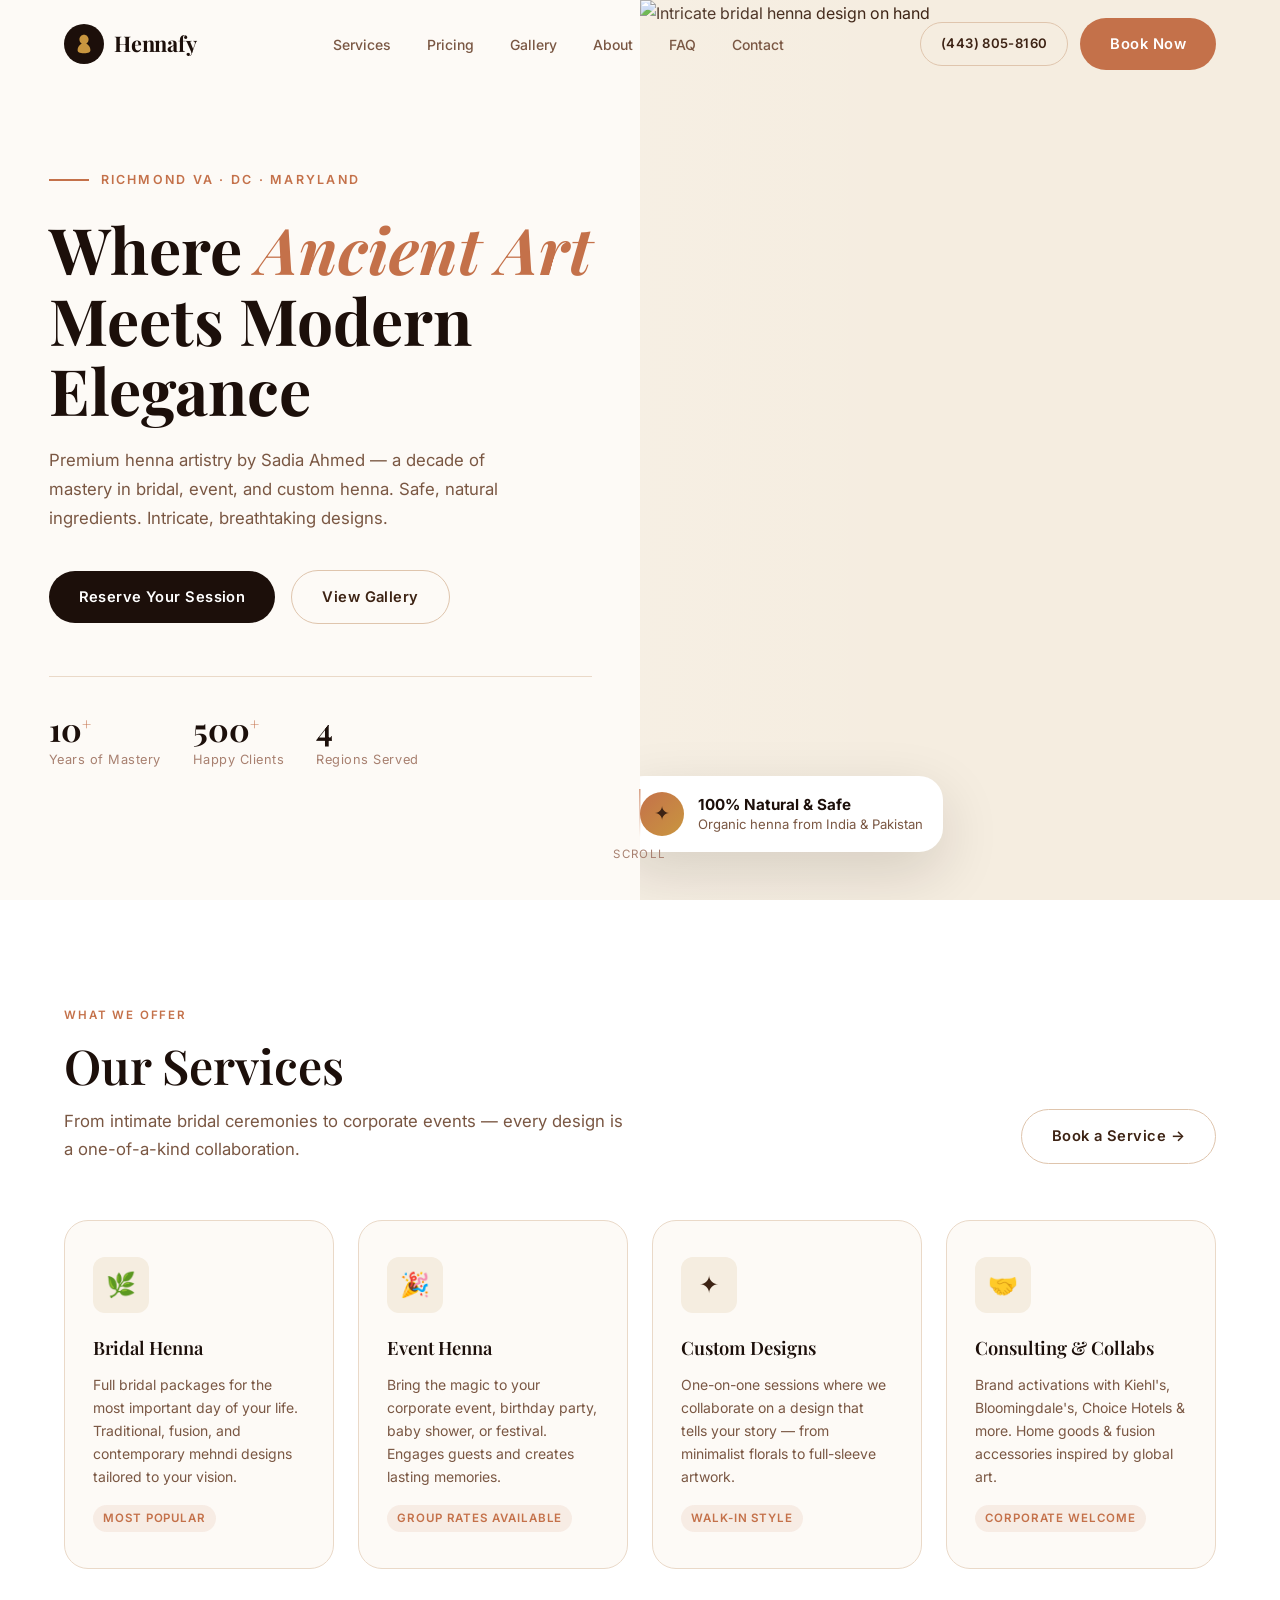
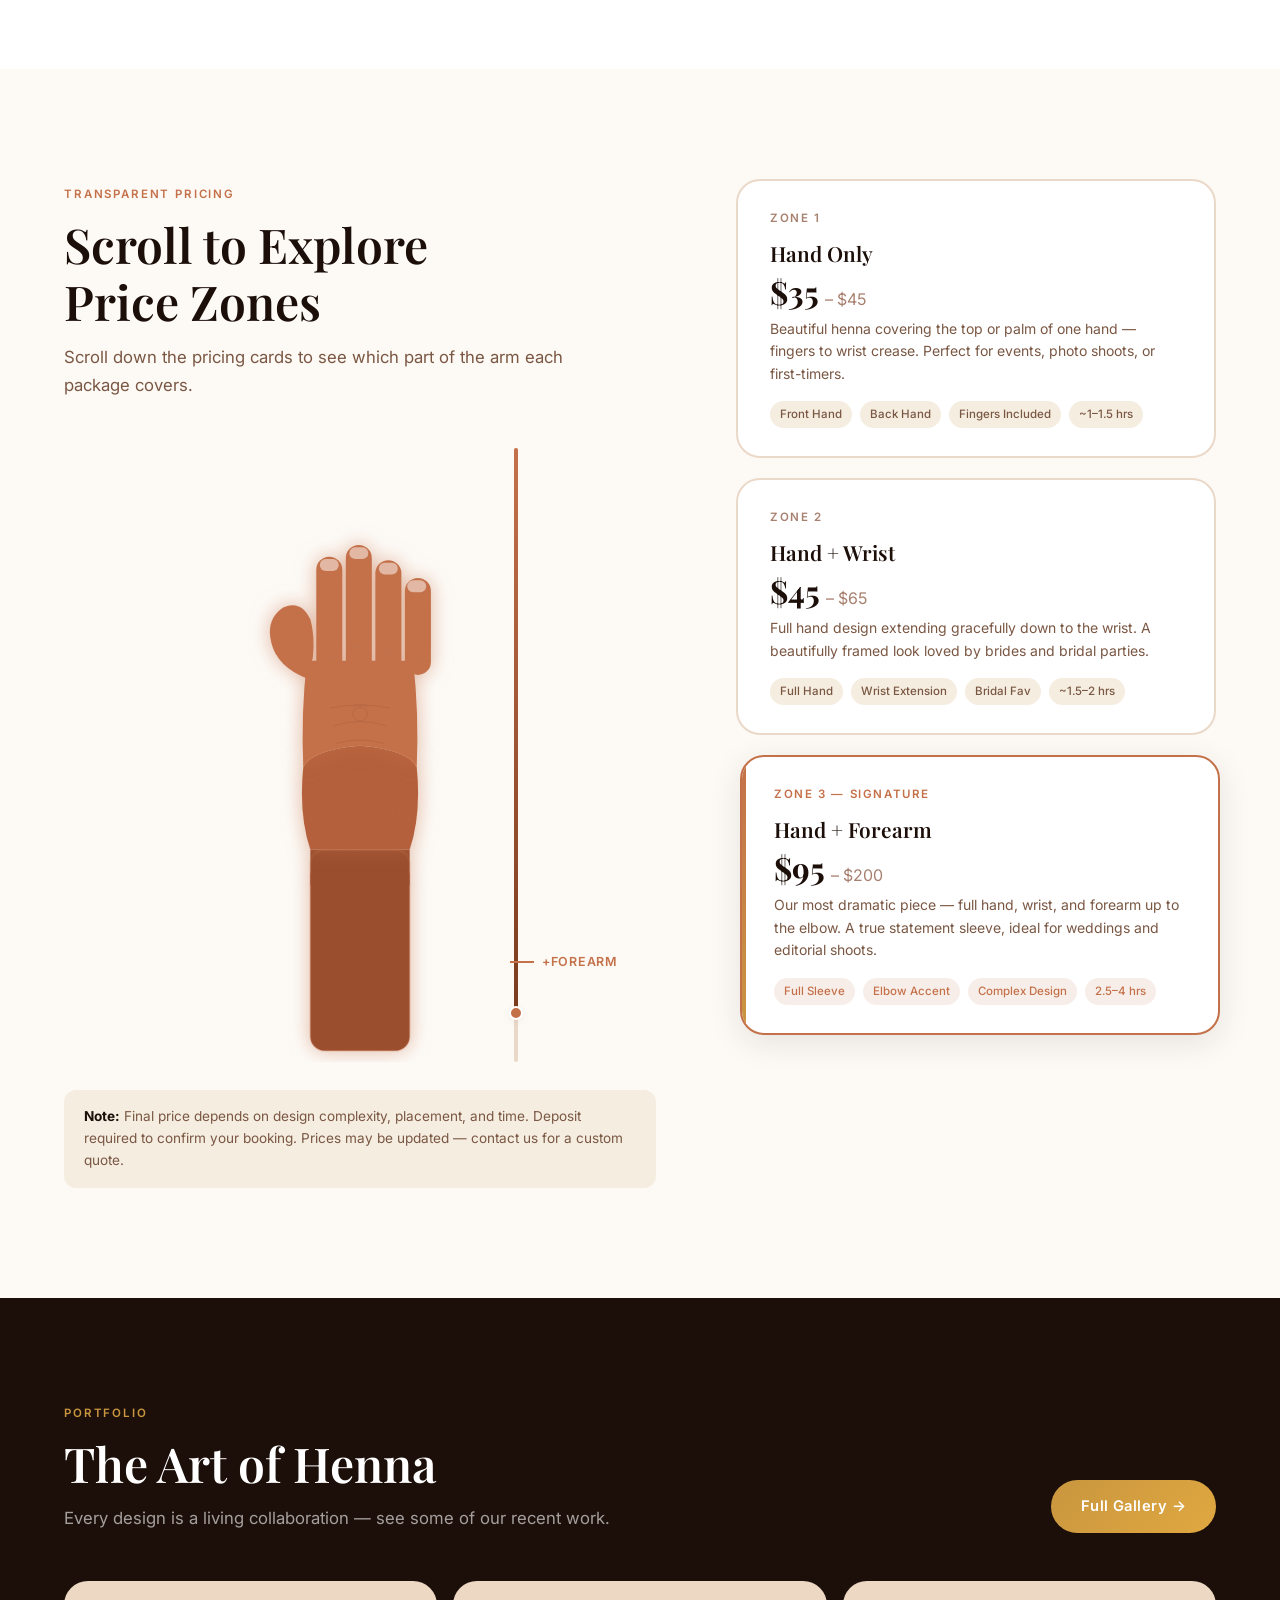
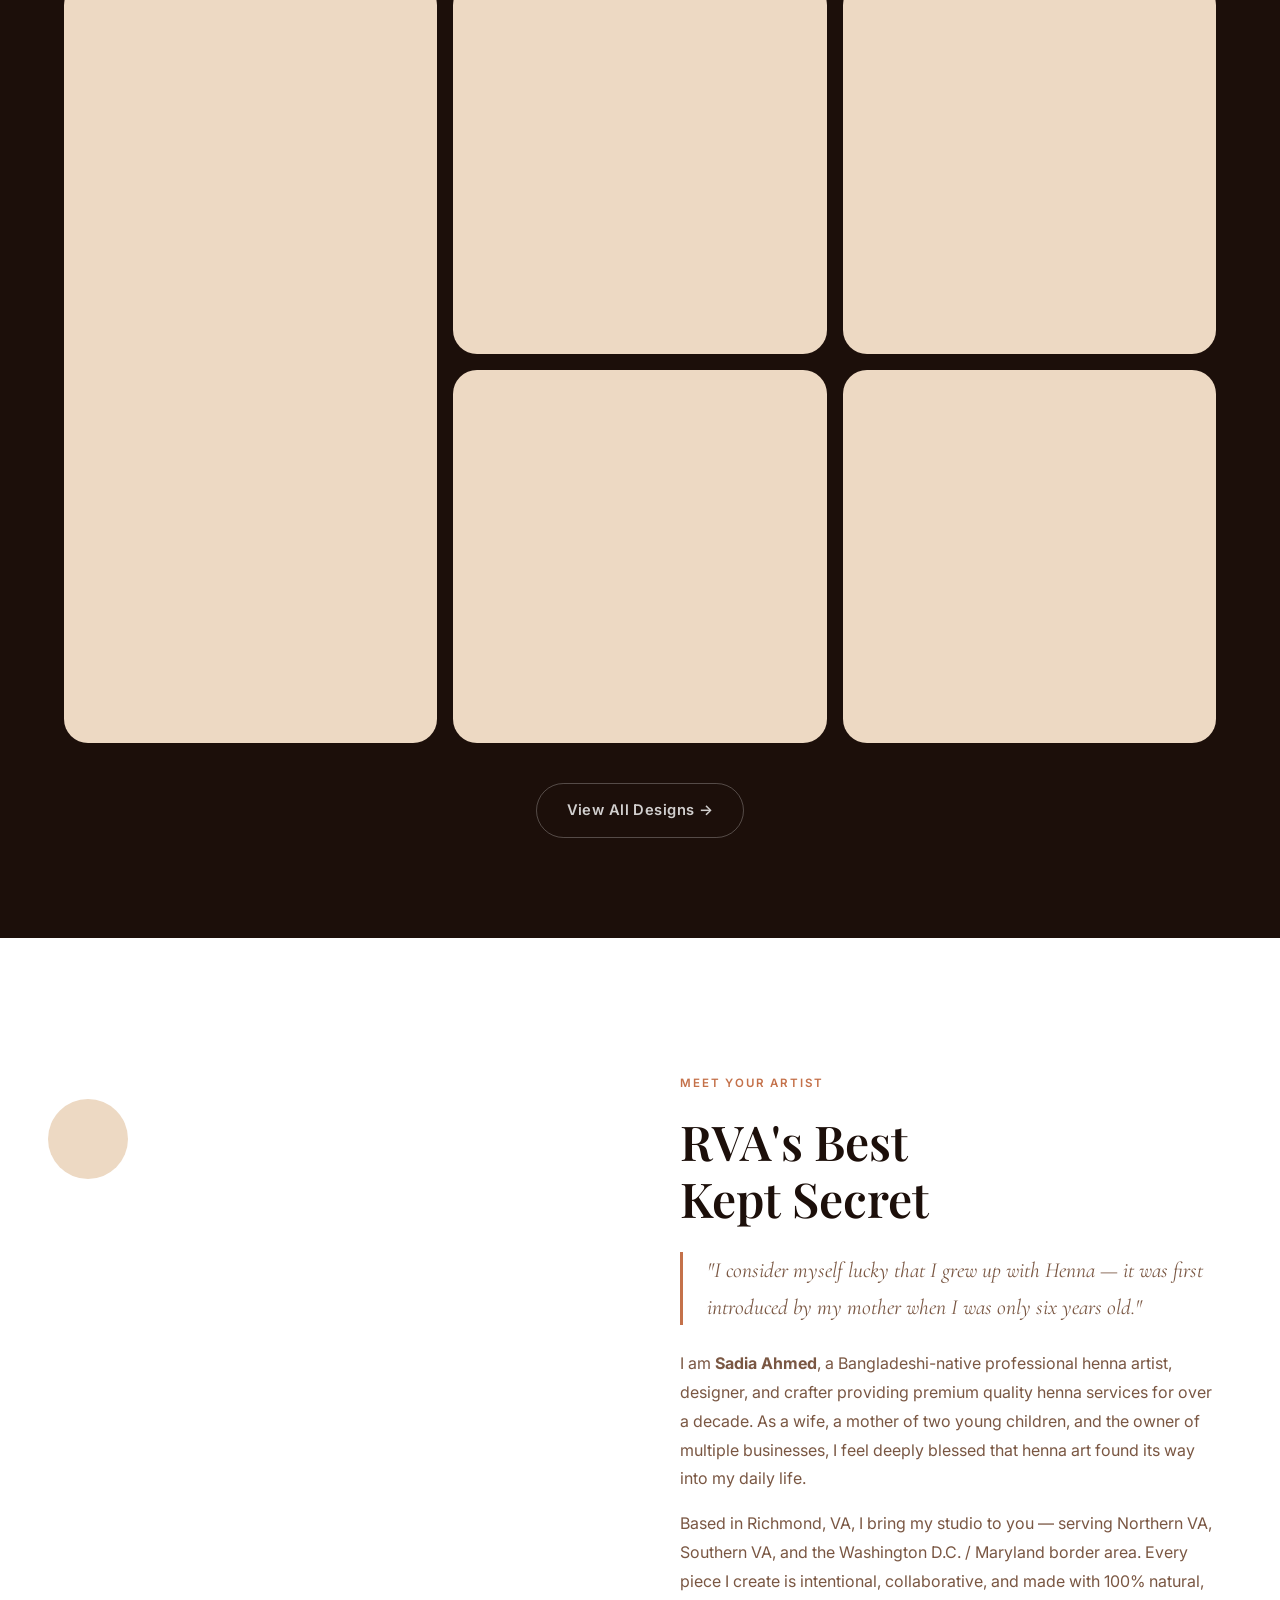
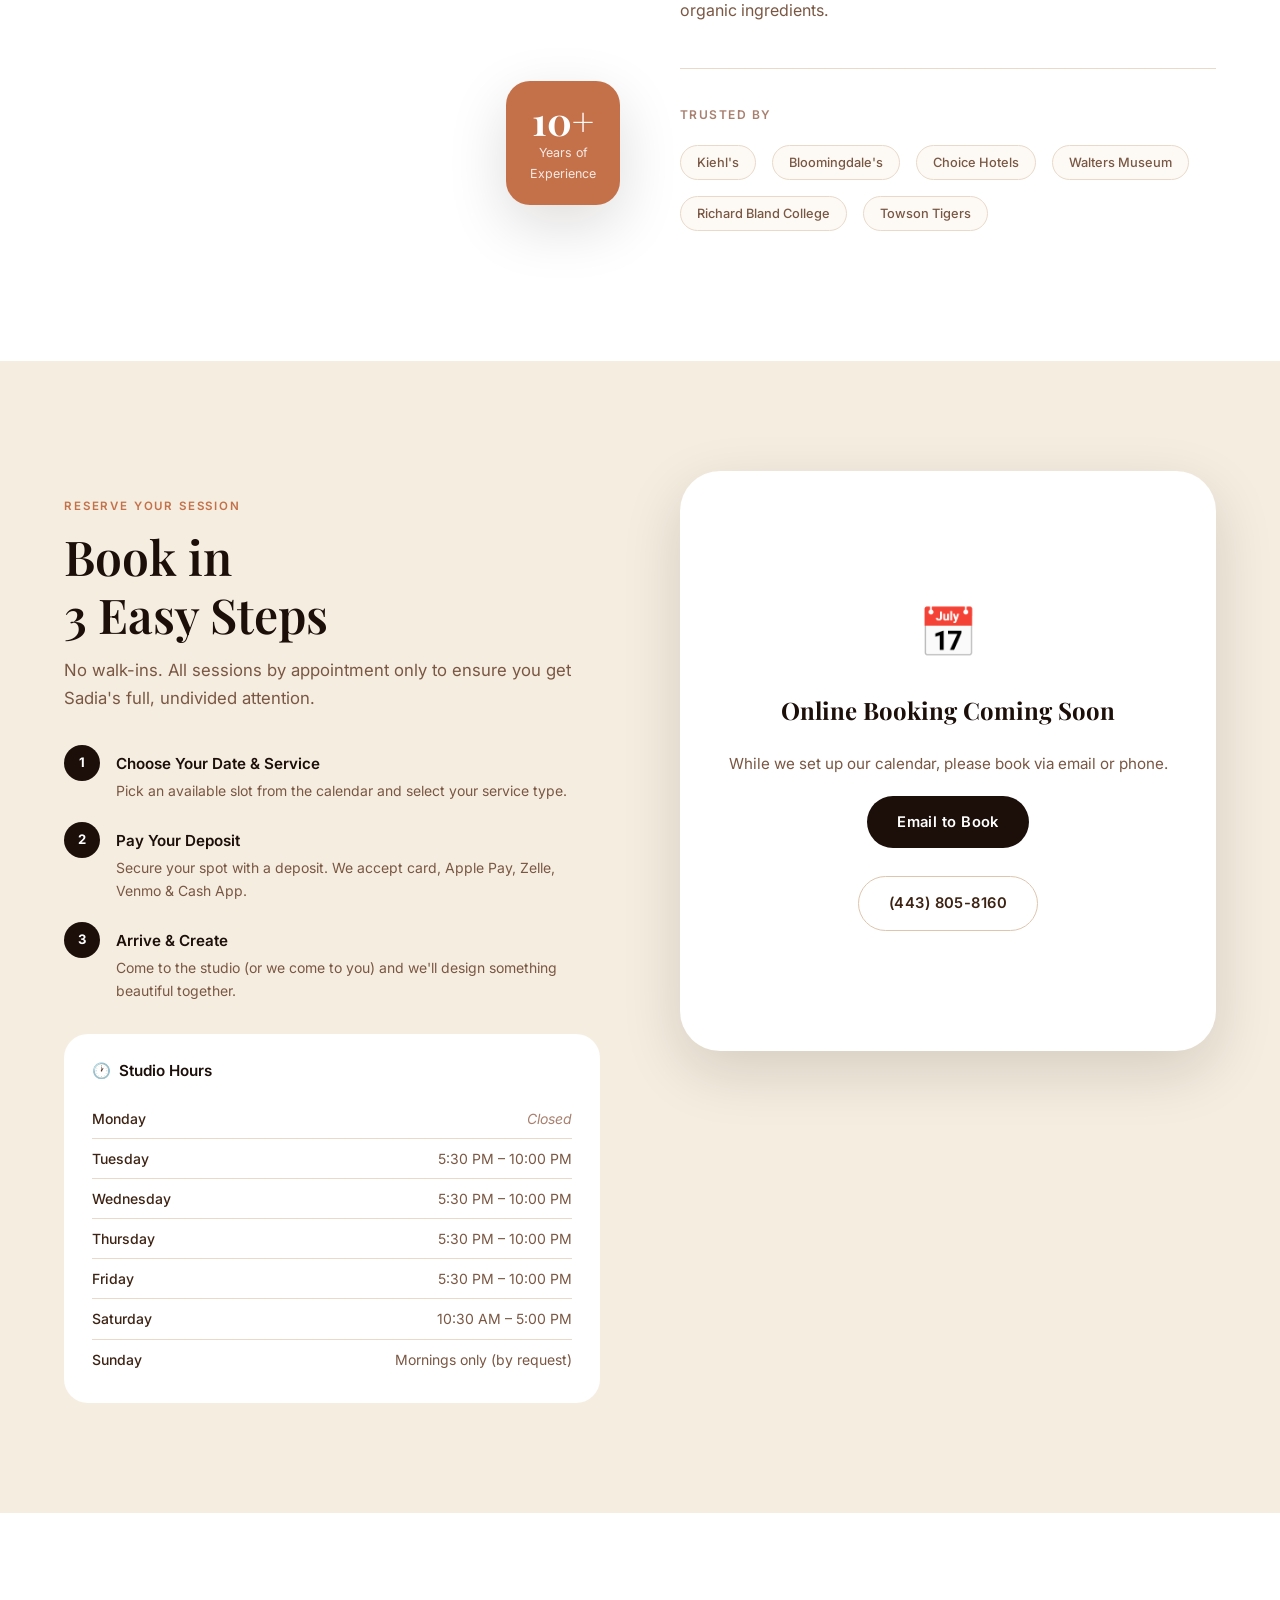
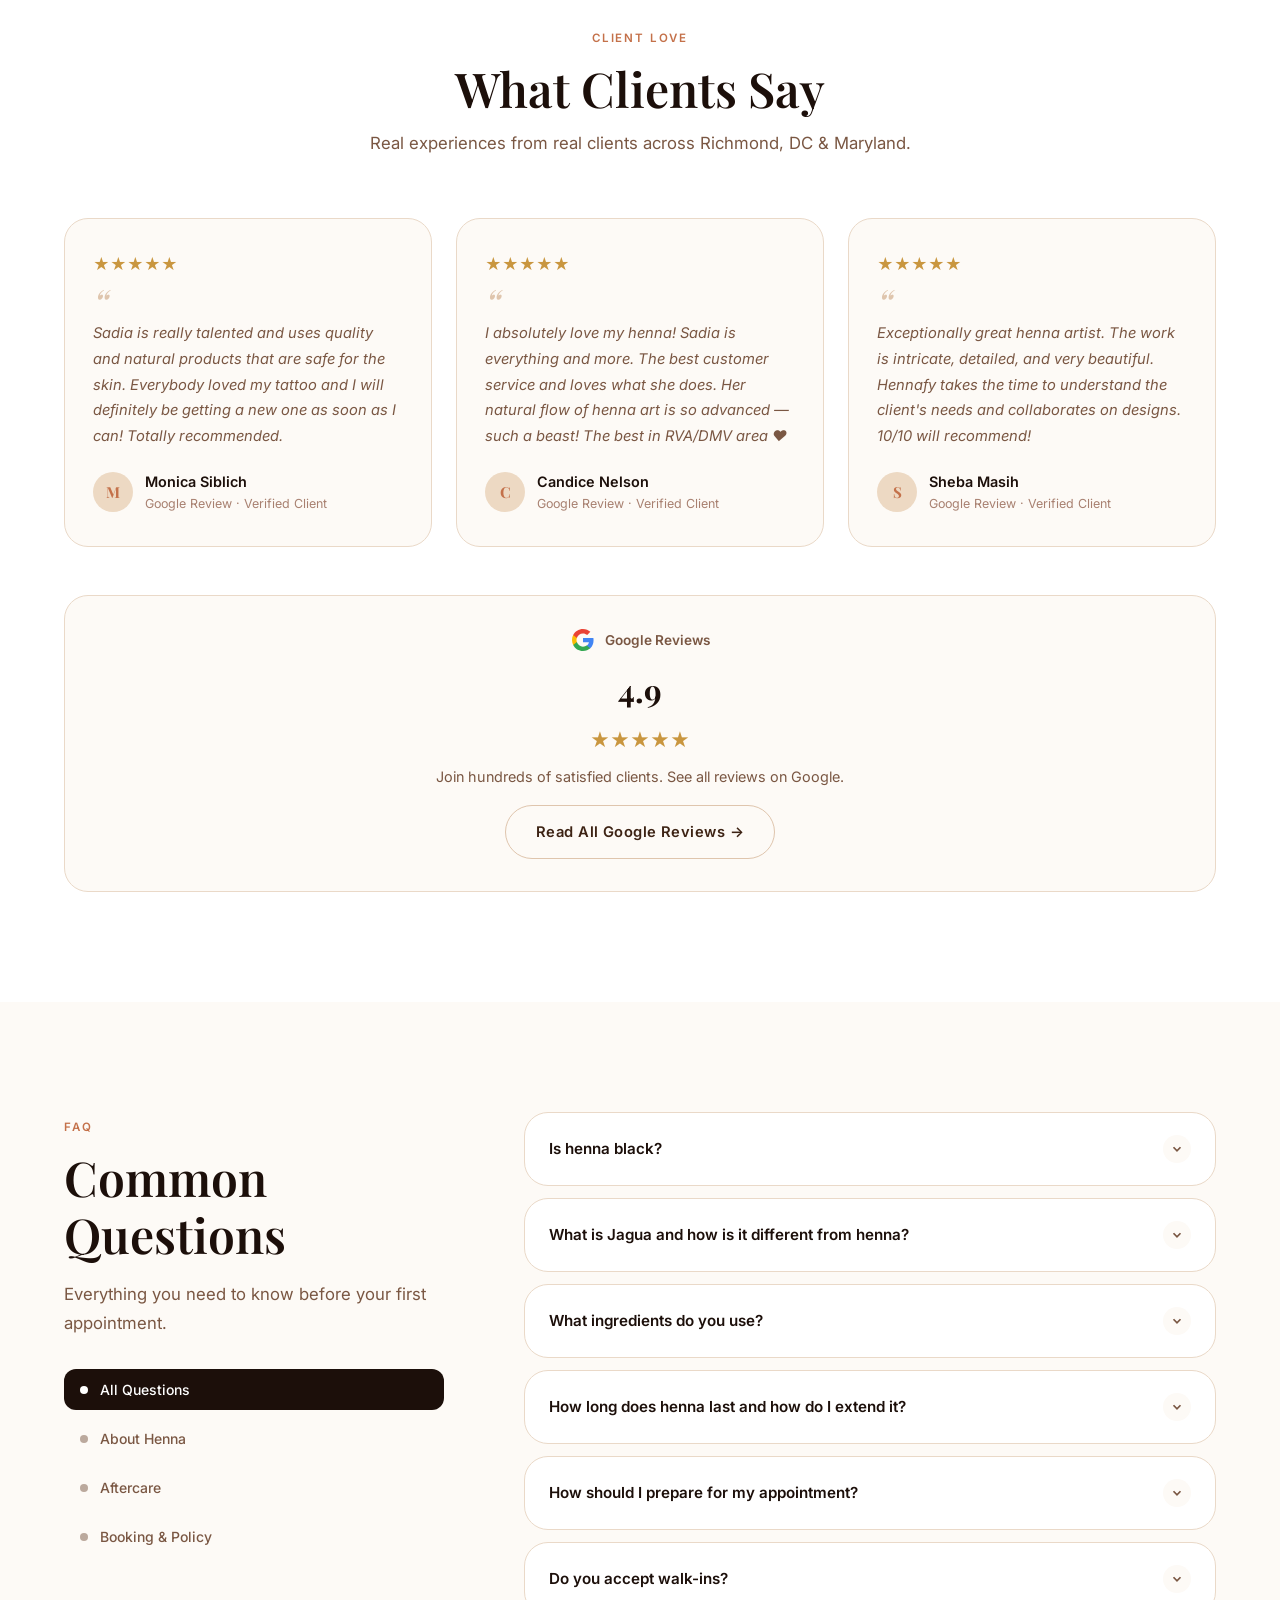
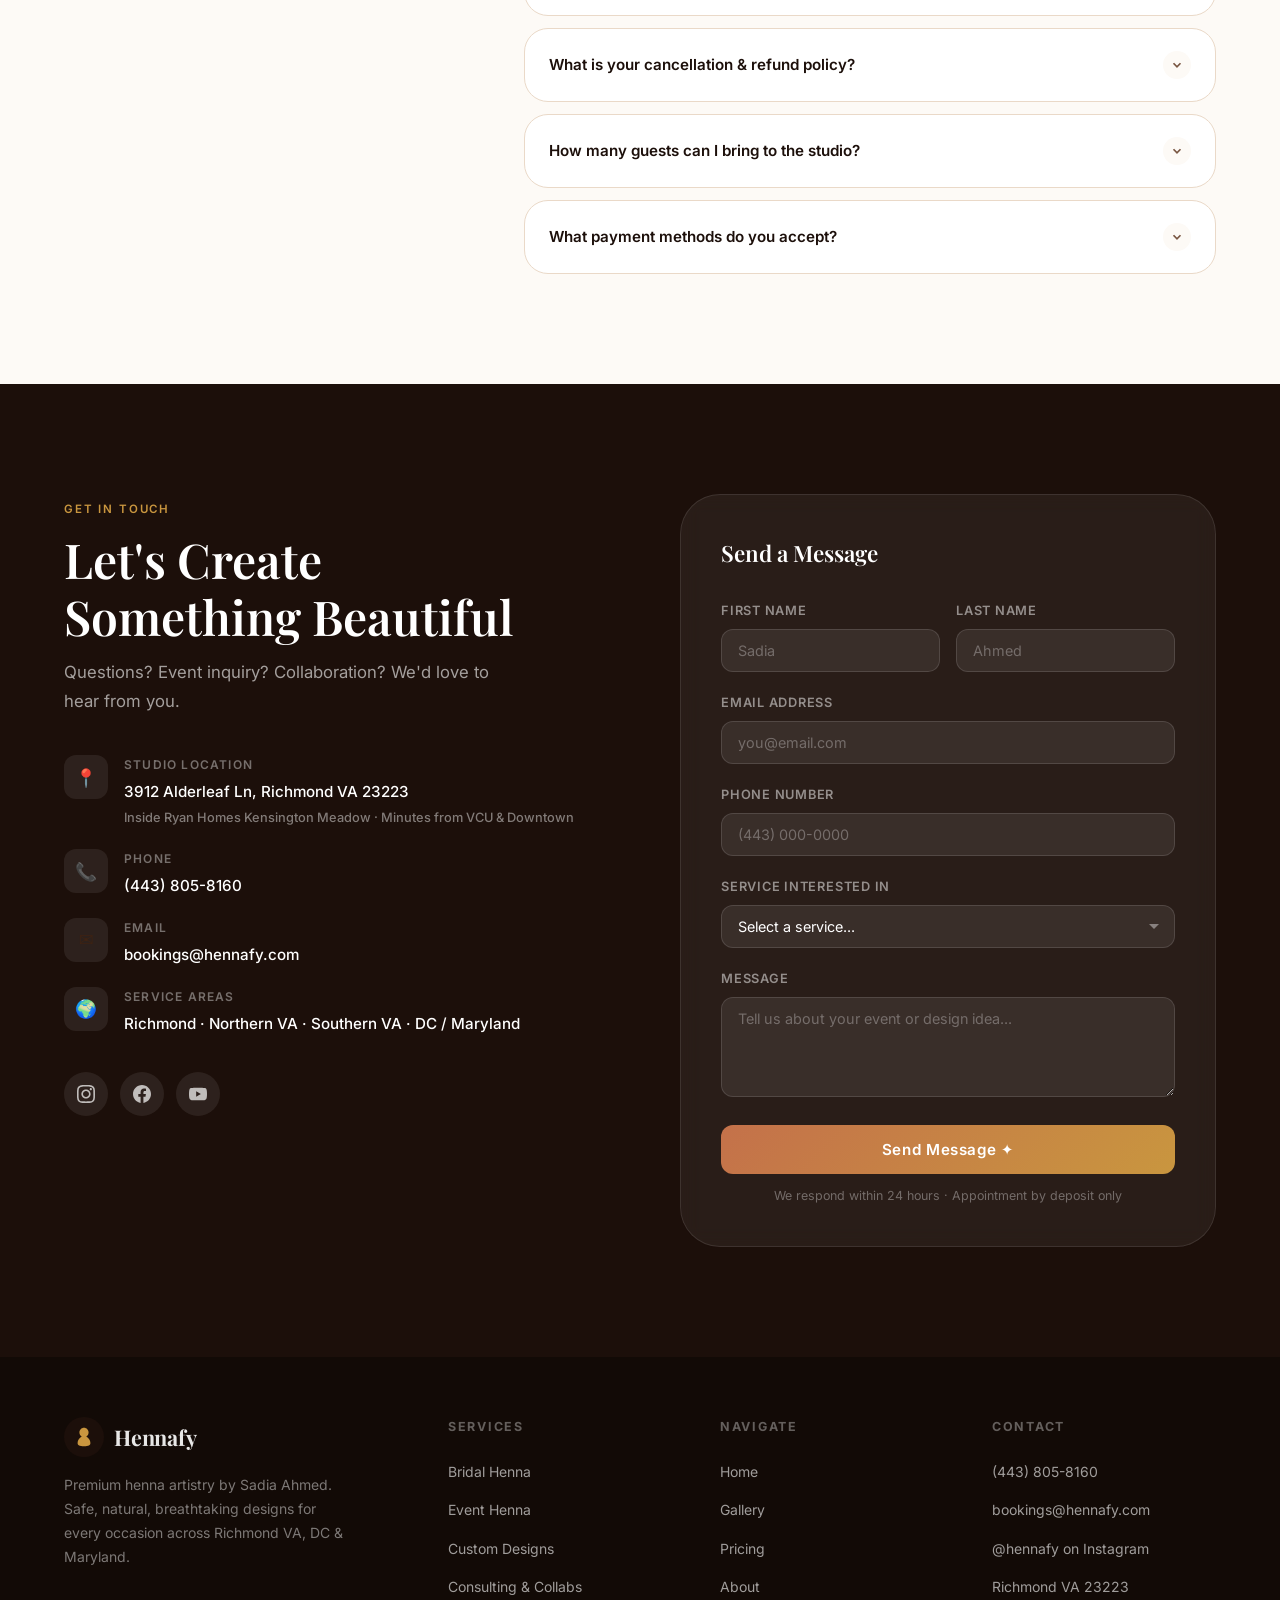
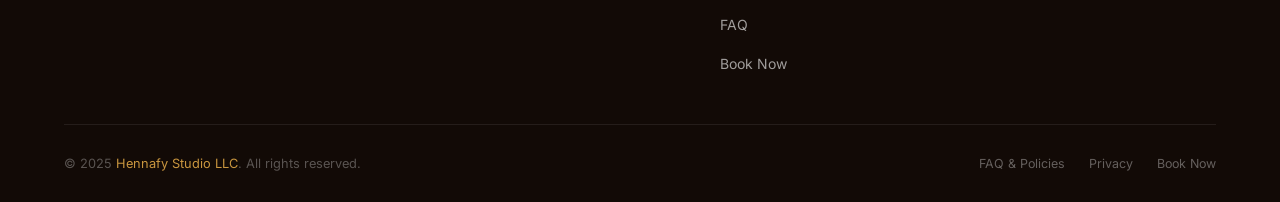
==== hennafy-website/index.html @ b0eec70d "Add files via upload" ====
<!DOCTYPE html>
<html lang="en">
<head>
  <meta charset="UTF-8" />
  <meta name="viewport" content="width=device-width, initial-scale=1.0" />
  <meta name="description" content="Hennafy Studio — Premium henna body art by Sadia Ahmed. Bridal henna, event henna & custom designs in Richmond VA, Northern VA, DC & Maryland. Book your session today." />
  <meta name="keywords" content="henna artist Richmond VA, bridal henna Richmond, mehndi DC Maryland, henna body art Virginia" />
  <meta property="og:title" content="Hennafy Studio — Premium Henna Art" />
  <meta property="og:description" content="Over a decade of premium henna artistry. Bridal, events & custom designs across Richmond VA, DC & Maryland." />
  <meta property="og:image" content="assets/images/og-image.jpg" />
  <meta property="og:type" content="website" />
  <title>Hennafy Studio — Premium Henna Art | Richmond VA</title>
  <link rel="stylesheet" href="css/style.css" />
  <link rel="icon" type="image/svg+xml" href="assets/favicon.svg" />
</head>
<body>

<!-- ═══════════════════════════════════════════════════════════
     NAVIGATION
═══════════════════════════════════════════════════════════ -->
<nav class="nav" id="mainNav" role="navigation" aria-label="Main navigation">
  <div class="container">
    <div class="nav-inner">

      <a href="index.html" class="nav-logo" aria-label="Hennafy Studio Home">
        <div class="nav-logo-mark">
          <svg viewBox="0 0 24 24" aria-hidden="true">
            <path d="M12 2C9 2 7 4.5 7 7c0 2 1 3.5 2.5 4.5C7 13 5 15.5 5 18.5 5 21 7 22 12 22s7-1 7-3.5c0-3-2-5.5-4.5-7C16 10.5 17 9 17 7c0-2.5-2-5-5-5z"/>
          </svg>
        </div>
        <span class="nav-logo-text">Hennafy</span>
      </a>

      <ul class="nav-links" role="list">
        <li><a href="#services">Services</a></li>
        <li><a href="#pricing">Pricing</a></li>
        <li><a href="gallery.html">Gallery</a></li>
        <li><a href="#about">About</a></li>
        <li><a href="#faq">FAQ</a></li>
        <li><a href="#contact">Contact</a></li>
      </ul>

      <div class="nav-cta">
        <a href="tel:4438058160" class="btn btn-outline" style="padding:10px 20px;font-size:.82rem;">(443) 805-8160</a>
        <a href="#booking" class="btn btn-accent">Book Now</a>
      </div>

      <button class="nav-hamburger" id="hamburger" aria-label="Open menu" aria-expanded="false">
        <span></span><span></span><span></span>
      </button>

    </div>
  </div>
</nav>

<!-- Mobile nav overlay -->
<div class="nav-mobile" id="mobileNav" role="dialog" aria-modal="true" aria-label="Mobile navigation">
  <a href="#services" class="mobile-link">Services</a>
  <a href="#pricing" class="mobile-link">Pricing</a>
  <a href="gallery.html" class="mobile-link">Gallery</a>
  <a href="#about" class="mobile-link">About</a>
  <a href="#faq" class="mobile-link">FAQ</a>
  <a href="#contact" class="mobile-link">Contact</a>
  <a href="#booking" class="btn btn-accent" style="margin-top:16px;">Book Your Session</a>
</div>


<!-- ═══════════════════════════════════════════════════════════
     HERO
═══════════════════════════════════════════════════════════ -->
<section class="hero" id="hero" aria-labelledby="heroTitle">
  <div class="container" style="display:contents;">

    <div class="hero-left container" style="padding-right:0;">
      <div class="hero-eyebrow" data-reveal>
        <div class="hero-eyebrow-line"></div>
        <span>Richmond VA · DC · Maryland</span>
      </div>

      <h1 class="hero-title" id="heroTitle" data-reveal data-delay="1">
        Where <em>Ancient Art</em><br>Meets Modern<br>Elegance
      </h1>

      <p class="hero-desc" data-reveal data-delay="2">
        Premium henna artistry by Sadia Ahmed — a decade of mastery in bridal,
        event, and custom henna. Safe, natural ingredients. Intricate, breathtaking designs.
      </p>

      <div class="hero-actions" data-reveal data-delay="3">
        <a href="#booking" class="btn btn-primary">Reserve Your Session</a>
        <a href="gallery.html" class="btn btn-outline">View Gallery</a>
      </div>

      <div class="hero-stats" data-reveal data-delay="4">
        <div class="hero-stat">
          <div class="hero-stat-num">10<sup>+</sup></div>
          <div class="hero-stat-label">Years of Mastery</div>
        </div>
        <div class="hero-stat">
          <div class="hero-stat-num">500<sup>+</sup></div>
          <div class="hero-stat-label">Happy Clients</div>
        </div>
        <div class="hero-stat">
          <div class="hero-stat-num">4</div>
          <div class="hero-stat-label">Regions Served</div>
        </div>
      </div>
    </div>

    <div class="hero-right" data-reveal="right">
      <div class="hero-img-wrap">
        <!-- Replace with a high-quality photo of henna artwork or artist -->
        <img
          src="https://images.unsplash.com/photo-1583316174775-bd6dc0e9f298?w=900&q=80"
          alt="Intricate bridal henna design on hand"
          loading="eager"
        />
        <div class="hero-img-overlay"></div>
      </div>

      <div class="hero-badge">
        <div class="hero-badge-icon">✦</div>
        <div class="hero-badge-text">
          <strong>100% Natural & Safe</strong>
          Organic henna from India & Pakistan
        </div>
      </div>
    </div>

  </div>

  <div class="hero-scroll" aria-hidden="true">
    <div class="hero-scroll-line"></div>
    <span>Scroll</span>
  </div>
</section>


<!-- ═══════════════════════════════════════════════════════════
     SERVICES
═══════════════════════════════════════════════════════════ -->
<section class="services" id="services" aria-labelledby="servicesTitle">
  <div class="container">
    <div class="services-head">
      <div>
        <span class="section-label">What We Offer</span>
        <h2 class="section-title" id="servicesTitle" data-reveal>Our Services</h2>
        <p class="section-sub" data-reveal data-delay="1">
          From intimate bridal ceremonies to corporate events — every design is a one-of-a-kind collaboration.
        </p>
      </div>
      <a href="#booking" class="btn btn-outline" data-reveal data-delay="2">Book a Service →</a>
    </div>

    <div class="services-grid">

      <article class="service-card" data-reveal data-delay="1">
        <div class="service-icon" aria-hidden="true">🌿</div>
        <h3 class="service-name">Bridal Henna</h3>
        <p class="service-desc">
          Full bridal packages for the most important day of your life.
          Traditional, fusion, and contemporary mehndi designs tailored to your vision.
        </p>
        <span class="service-tag">Most Popular</span>
      </article>

      <article class="service-card" data-reveal data-delay="2">
        <div class="service-icon" aria-hidden="true">🎉</div>
        <h3 class="service-name">Event Henna</h3>
        <p class="service-desc">
          Bring the magic to your corporate event, birthday party, baby shower,
          or festival. Engages guests and creates lasting memories.
        </p>
        <span class="service-tag">Group Rates Available</span>
      </article>

      <article class="service-card" data-reveal data-delay="3">
        <div class="service-icon" aria-hidden="true">✦</div>
        <h3 class="service-name">Custom Designs</h3>
        <p class="service-desc">
          One-on-one sessions where we collaborate on a design that tells
          your story — from minimalist florals to full-sleeve artwork.
        </p>
        <span class="service-tag">Walk-In Style</span>
      </article>

      <article class="service-card" data-reveal data-delay="4">
        <div class="service-icon" aria-hidden="true">🤝</div>
        <h3 class="service-name">Consulting & Collabs</h3>
        <p class="service-desc">
          Brand activations with Kiehl's, Bloomingdale's, Choice Hotels &amp; more.
          Home goods &amp; fusion accessories inspired by global art.
        </p>
        <span class="service-tag">Corporate Welcome</span>
      </article>

    </div>
  </div>
</section>


<!-- ═══════════════════════════════════════════════════════════
     PRICING — INTERACTIVE HAND
═══════════════════════════════════════════════════════════ -->
<section class="pricing" id="pricing" aria-labelledby="pricingTitle">
  <div class="container">
    <div class="pricing-inner">

      <!-- Sticky hand illustration -->
      <div class="pricing-left">
        <div class="pricing-head" data-reveal>
          <span class="section-label">Transparent Pricing</span>
          <h2 class="section-title" id="pricingTitle">Scroll to Explore<br>Price Zones</h2>
          <p class="section-sub" style="margin-top:12px;">
            Scroll down the pricing cards to see which part of the arm each package covers.
          </p>
        </div>

        <div class="hand-container" data-reveal data-delay="1" aria-label="Interactive hand diagram showing henna coverage zones">

          <!-- SVG Hand Illustration -->
          <svg class="hand-svg" viewBox="0 0 220 520" fill="none" xmlns="http://www.w3.org/2000/svg" role="img" aria-describedby="handDesc">
            <title>Henna coverage zones</title>
            <desc id="handDesc">A hand illustration divided into three zones: hand only, hand with wrist, and full forearm.</desc>

            <!-- ── Forearm zone ── -->
            <g id="svgZoneFore" class="hand-zone zone-fore">
              <rect x="68" y="350" width="84" height="160" rx="12"/>
              <rect x="68" y="340" width="84" height="30" rx="0"/>
            </g>

            <!-- ── Wrist zone ── -->
            <g id="svgZoneWrist" class="hand-zone zone-wrist">
              <path d="M62 270 Q58 310 68 340 L152 340 Q162 310 158 270 Q150 255 110 252 Q70 255 62 270Z"/>
            </g>

            <!-- ── Palm + fingers zone (hand) ── -->
            <g id="svgZoneHand" class="hand-zone zone-hand">
              <!-- Palm -->
              <path d="M65 180 Q60 225 62 270 Q70 255 110 252 Q150 255 158 270 Q160 225 155 180 Z"/>
              <!-- Pinky -->
              <rect x="148" y="110" width="22" height="82" rx="11"/>
              <!-- Ring finger -->
              <rect x="123" y="95" width="22" height="97" rx="11"/>
              <!-- Middle finger -->
              <rect x="98" y="82" width="22" height="110" rx="11"/>
              <!-- Index finger -->
              <rect x="73" y="92" width="22" height="100" rx="11"/>
              <!-- Thumb -->
              <path d="M65 195 Q40 185 35 165 Q30 145 45 135 Q60 128 68 145 Q72 160 70 178 Z"/>
            </g>

            <!-- ── Outline / Detail strokes ── -->
            <!-- Forearm outline -->
            <rect x="68" y="340" width="84" height="170" rx="12" fill="none" stroke="rgba(196,113,74,0.25)" stroke-width="1.5"/>
            <!-- Wrist crease lines -->
            <line x1="75" y1="340" x2="145" y2="340" stroke="rgba(196,113,74,0.2)" stroke-width="1" stroke-dasharray="4,3"/>
            <line x1="72" y1="310" x2="148" y2="310" stroke="rgba(196,113,74,0.15)" stroke-width="1" stroke-dasharray="3,4"/>
            <!-- Knuckle hints -->
            <ellipse cx="84" cy="178" rx="7" ry="3" fill="rgba(196,113,74,0.15)"/>
            <ellipse cx="109" cy="168" rx="7" ry="3" fill="rgba(196,113,74,0.15)"/>
            <ellipse cx="134" cy="172" rx="7" ry="3" fill="rgba(196,113,74,0.15)"/>
            <ellipse cx="159" cy="180" rx="6" ry="3" fill="rgba(196,113,74,0.15)"/>
            <!-- Nail hints -->
            <rect x="76" y="94" width="16" height="10" rx="5" fill="rgba(255,255,255,0.5)"/>
            <rect x="101" y="84" width="16" height="10" rx="5" fill="rgba(255,255,255,0.5)"/>
            <rect x="126" y="97" width="16" height="10" rx="5" fill="rgba(255,255,255,0.5)"/>
            <rect x="150" y="112" width="16" height="10" rx="5" fill="rgba(255,255,255,0.5)"/>

            <!-- ── Decorative henna pattern lines (subtle) ── -->
            <g opacity="0.18" stroke="#7A3B1E" stroke-width="0.8" fill="none">
              <path d="M85 220 Q110 215 135 220"/>
              <path d="M88 235 Q110 228 132 235"/>
              <path d="M90 250 Q110 244 130 250"/>
              <circle cx="110" cy="225" r="6"/>
              <path d="M104 219 Q108 214 110 219 Q112 214 116 219"/>
            </g>

            <!-- ── Zone price labels (positioned via CSS .zone-label) ── -->
          </svg>

          <!-- Track indicator -->
          <div class="hand-track" aria-hidden="true">
            <div class="hand-track-fill" id="trackFill"></div>
            <div class="hand-track-dot" id="trackDot"></div>
          </div>

          <!-- Zone labels floating to right of hand -->
          <div class="zone-label label-hand" id="labelHand" aria-live="polite">
            <div class="zone-label-line"></div>
            <div class="zone-label-text">Hand</div>
          </div>
          <div class="zone-label label-wrist" id="labelWrist" aria-live="polite">
            <div class="zone-label-line"></div>
            <div class="zone-label-text">+Wrist</div>
          </div>
          <div class="zone-label label-fore" id="labelFore" aria-live="polite">
            <div class="zone-label-line"></div>
            <div class="zone-label-text">+Forearm</div>
          </div>

        </div><!-- /hand-container -->

        <p class="pricing-note" data-reveal data-delay="2">
          <strong>Note:</strong> Final price depends on design complexity, placement, and time.
          Deposit required to confirm your booking. Prices may be updated — contact us for a custom quote.
        </p>
      </div><!-- /pricing-left -->

      <!-- Pricing cards -->
      <div class="pricing-cards" id="pricingCards" aria-label="Pricing tiers">

        <div class="pricing-card" id="card-hand" data-zone="hand" tabindex="0" role="region" aria-label="Hand only pricing">
          <div class="pricing-card-zone">Zone 1</div>
          <h3 class="pricing-card-title">Hand Only</h3>
          <div class="pricing-card-price">$35 <span>– $45</span></div>
          <p class="pricing-card-desc">
            Beautiful henna covering the top or palm of one hand — fingers to wrist crease.
            Perfect for events, photo shoots, or first-timers.
          </p>
          <div class="pricing-card-includes">
            <span class="pricing-tag">Front Hand</span>
            <span class="pricing-tag">Back Hand</span>
            <span class="pricing-tag">Fingers Included</span>
            <span class="pricing-tag">~1–1.5 hrs</span>
          </div>
        </div>

        <div class="pricing-card" id="card-wrist" data-zone="wrist" tabindex="0" role="region" aria-label="Hand and wrist pricing">
          <div class="pricing-card-zone">Zone 2</div>
          <h3 class="pricing-card-title">Hand + Wrist</h3>
          <div class="pricing-card-price">$45 <span>– $65</span></div>
          <p class="pricing-card-desc">
            Full hand design extending gracefully down to the wrist. A beautifully framed look
            loved by brides and bridal parties.
          </p>
          <div class="pricing-card-includes">
            <span class="pricing-tag">Full Hand</span>
            <span class="pricing-tag">Wrist Extension</span>
            <span class="pricing-tag">Bridal Fav</span>
            <span class="pricing-tag">~1.5–2 hrs</span>
          </div>
        </div>

        <div class="pricing-card" id="card-fore" data-zone="fore" tabindex="0" role="region" aria-label="Hand and forearm pricing">
          <div class="pricing-card-zone">Zone 3 — Signature</div>
          <h3 class="pricing-card-title">Hand + Forearm</h3>
          <div class="pricing-card-price">$95 <span>– $200</span></div>
          <p class="pricing-card-desc">
            Our most dramatic piece — full hand, wrist, and forearm up to the elbow. A true
            statement sleeve, ideal for weddings and editorial shoots.
          </p>
          <div class="pricing-card-includes">
            <span class="pricing-tag">Full Sleeve</span>
            <span class="pricing-tag">Elbow Accent</span>
            <span class="pricing-tag">Complex Design</span>
            <span class="pricing-tag">2.5–4 hrs</span>
          </div>
        </div>

      </div><!-- /pricing-cards -->
    </div>
  </div>
</section>


<!-- ═══════════════════════════════════════════════════════════
     GALLERY PREVIEW
═══════════════════════════════════════════════════════════ -->
<section class="gallery-preview" id="gallery-preview" aria-labelledby="galleryPreviewTitle">
  <div class="container">
    <div class="gallery-preview-head">
      <div>
        <span class="section-label">Portfolio</span>
        <h2 class="section-title" id="galleryPreviewTitle" data-reveal>The Art of Henna</h2>
        <p class="section-sub" data-reveal data-delay="1">
          Every design is a living collaboration — see some of our recent work.
        </p>
      </div>
      <a href="gallery.html" class="btn btn-gold" data-reveal data-delay="2">Full Gallery →</a>
    </div>

    <div class="gallery-grid">
      <!-- Replace src with actual Hennafy Instagram images -->
      <div class="gallery-item" data-reveal>
        <img src="https://images.unsplash.com/photo-1562184552-997c461e9dcb?w=600&q=80" alt="Bridal henna full hand design" loading="lazy"/>
        <div class="gallery-overlay">
          <a href="gallery.html" class="gallery-overlay-btn">Reserve This Style</a>
        </div>
      </div>
      <div class="gallery-item" data-reveal data-delay="1">
        <img src="https://images.unsplash.com/photo-1601233749202-95d04d5b3c00?w=600&q=80" alt="Intricate floral henna pattern" loading="lazy"/>
        <div class="gallery-overlay">
          <a href="gallery.html" class="gallery-overlay-btn">Reserve This Style</a>
        </div>
      </div>
      <div class="gallery-item" data-reveal data-delay="2">
        <img src="https://images.unsplash.com/photo-1583073792548-cb5e97a78bd8?w=600&q=80" alt="Henna forearm sleeve design" loading="lazy"/>
        <div class="gallery-overlay">
          <a href="gallery.html" class="gallery-overlay-btn">Reserve This Style</a>
        </div>
      </div>
      <div class="gallery-item" data-reveal data-delay="3">
        <img src="https://images.unsplash.com/photo-1561214115-f2f134cc4912?w=600&q=80" alt="Event henna booth setup" loading="lazy"/>
        <div class="gallery-overlay">
          <a href="gallery.html" class="gallery-overlay-btn">Reserve This Style</a>
        </div>
      </div>
      <div class="gallery-item" data-reveal data-delay="4">
        <img src="https://images.unsplash.com/photo-1631552807960-e2a60b7f7d22?w=600&q=80" alt="Custom minimalist henna design" loading="lazy"/>
        <div class="gallery-overlay">
          <a href="gallery.html" class="gallery-overlay-btn">Reserve This Style</a>
        </div>
      </div>
    </div>

    <div style="text-align:center;margin-top:40px;" data-reveal>
      <a href="gallery.html" class="btn btn-outline" style="border-color:rgba(255,255,255,.25);color:rgba(255,255,255,.8);">
        View All Designs →
      </a>
    </div>
  </div>
</section>


<!-- ═══════════════════════════════════════════════════════════
     ABOUT
═══════════════════════════════════════════════════════════ -->
<section class="about" id="about" aria-labelledby="aboutTitle">
  <div class="container">
    <div class="about-inner">

      <div class="about-img-wrap" data-reveal="left">
        <div class="about-img-decor"></div>
        <div class="about-img-frame">
          <!-- Replace with a real photo of Sadia -->
          <img
            src="https://images.unsplash.com/photo-1604695573706-53170668f6a6?w=600&q=80"
            alt="Sadia Ahmed — Hennafy Studio artist at work"
            loading="lazy"
          />
        </div>
        <div class="about-img-badge">
          <div class="about-img-badge-num">10+</div>
          <div class="about-img-badge-text">Years of<br>Experience</div>
        </div>
      </div>

      <div class="about-content" data-reveal="right">
        <span class="section-label">Meet Your Artist</span>
        <h2 class="section-title" id="aboutTitle" style="margin-top:8px;">
          RVA's Best<br>Kept Secret
        </h2>
        <blockquote class="about-quote">
          "I consider myself lucky that I grew up with Henna — it was first introduced
          by my mother when I was only six years old."
        </blockquote>
        <p class="about-bio">
          I am <strong>Sadia Ahmed</strong>, a Bangladeshi-native professional henna artist, designer, and crafter
          providing premium quality henna services for over a decade. As a wife, a mother of two young children,
          and the owner of multiple businesses, I feel deeply blessed that henna art found its way into my daily life.
        </p>
        <p class="about-bio">
          Based in Richmond, VA, I bring my studio to you — serving Northern VA, Southern VA, and the Washington D.C.
          / Maryland border area. Every piece I create is intentional, collaborative, and made with 100% natural,
          organic ingredients.
        </p>

        <div class="about-logos">
          <div class="about-logos-label">Trusted by</div>
          <div class="about-logo-row">
            <span class="about-logo-pill">Kiehl's</span>
            <span class="about-logo-pill">Bloomingdale's</span>
            <span class="about-logo-pill">Choice Hotels</span>
            <span class="about-logo-pill">Walters Museum</span>
            <span class="about-logo-pill">Richard Bland College</span>
            <span class="about-logo-pill">Towson Tigers</span>
          </div>
        </div>
      </div>

    </div>
  </div>
</section>


<!-- ═══════════════════════════════════════════════════════════
     BOOKING
═══════════════════════════════════════════════════════════ -->
<section class="booking" id="booking" aria-labelledby="bookingTitle">
  <div class="container">
    <div class="booking-inner">

      <div class="booking-info" data-reveal="left">
        <span class="section-label">Reserve Your Session</span>
        <h2 class="section-title" id="bookingTitle">Book in<br>3 Easy Steps</h2>
        <p class="section-sub">
          No walk-ins. All sessions by appointment only to ensure you get Sadia's full, undivided attention.
        </p>

        <div class="booking-steps">
          <div class="booking-step">
            <div class="booking-step-num">1</div>
            <div class="booking-step-text">
              <div class="booking-step-title">Choose Your Date & Service</div>
              <div class="booking-step-desc">Pick an available slot from the calendar and select your service type.</div>
            </div>
          </div>
          <div class="booking-step">
            <div class="booking-step-num">2</div>
            <div class="booking-step-text">
              <div class="booking-step-title">Pay Your Deposit</div>
              <div class="booking-step-desc">Secure your spot with a deposit. We accept card, Apple Pay, Zelle, Venmo &amp; Cash App.</div>
            </div>
          </div>
          <div class="booking-step">
            <div class="booking-step-num">3</div>
            <div class="booking-step-text">
              <div class="booking-step-title">Arrive & Create</div>
              <div class="booking-step-desc">Come to the studio (or we come to you) and we'll design something beautiful together.</div>
            </div>
          </div>
        </div>

        <div class="booking-hours">
          <div class="booking-hours-title">
            <span>🕐</span> Studio Hours
          </div>
          <div class="hours-row"><span class="hours-day">Monday</span><span class="hours-closed">Closed</span></div>
          <div class="hours-row"><span class="hours-day">Tuesday</span><span class="hours-time">5:30 PM – 10:00 PM</span></div>
          <div class="hours-row"><span class="hours-day">Wednesday</span><span class="hours-time">5:30 PM – 10:00 PM</span></div>
          <div class="hours-row"><span class="hours-day">Thursday</span><span class="hours-time">5:30 PM – 10:00 PM</span></div>
          <div class="hours-row"><span class="hours-day">Friday</span><span class="hours-time">5:30 PM – 10:00 PM</span></div>
          <div class="hours-row"><span class="hours-day">Saturday</span><span class="hours-time">10:30 AM – 5:00 PM</span></div>
          <div class="hours-row"><span class="hours-day">Sunday</span><span class="hours-time">Mornings only (by request)</span></div>
        </div>
      </div>

      <!-- Calendly embed -->
      <div class="booking-widget" data-reveal="right" aria-label="Booking calendar">
        <!--
          HOW TO ACTIVATE CALENDLY:
          1. Create a free account at calendly.com
          2. Set up your event types matching your services
          3. Replace YOUR-CALENDLY-USERNAME below with your actual username
          4. Remove the booking-fallback div and uncomment the script + widget div
        -->

        <!--
        <div
          class="calendly-inline-widget"
          data-url="https://calendly.com/YOUR-CALENDLY-USERNAME?hide_event_type_details=1&background_color=fdfaf6&primary_color=c4714a"
        ></div>
        <script type="text/javascript" src="https://assets.calendly.com/assets/external/widget.js" async></script>
        -->

        <!-- Fallback shown until Calendly is configured -->
        <div class="booking-fallback" id="bookingFallback">
          <div class="booking-fallback-icon">📅</div>
          <h3>Online Booking Coming Soon</h3>
          <p>While we set up our calendar, please book via email or phone.</p>
          <a href="mailto:bookings@hennafy.com" class="btn btn-primary">Email to Book</a>
          <a href="tel:4438058160" class="btn btn-outline" style="margin-top:8px;">(443) 805-8160</a>
        </div>
      </div>

    </div>
  </div>
</section>


<!-- ═══════════════════════════════════════════════════════════
     REVIEWS & TESTIMONIALS
═══════════════════════════════════════════════════════════ -->
<section class="reviews" id="reviews" aria-labelledby="reviewsTitle">
  <div class="container">
    <div class="reviews-head" data-reveal>
      <span class="section-label">Client Love</span>
      <h2 class="section-title" id="reviewsTitle">What Clients Say</h2>
      <p class="section-sub">Real experiences from real clients across Richmond, DC &amp; Maryland.</p>
    </div>

    <div class="reviews-grid">

      <article class="review-card" data-reveal data-delay="1">
        <div class="review-stars" aria-label="5 stars">
          <span aria-hidden="true">★★★★★</span>
        </div>
        <p class="review-text">
          Sadia is really talented and uses quality and natural products that are safe for the skin.
          Everybody loved my tattoo and I will definitely be getting a new one as soon as I can! Totally recommended.
        </p>
        <div class="review-author">
          <div class="review-avatar" aria-hidden="true">M</div>
          <div>
            <div class="review-name">Monica Siblich</div>
            <div class="review-source">Google Review · Verified Client</div>
          </div>
        </div>
      </article>

      <article class="review-card" data-reveal data-delay="2">
        <div class="review-stars" aria-label="5 stars">
          <span aria-hidden="true">★★★★★</span>
        </div>
        <p class="review-text">
          I absolutely love my henna! Sadia is everything and more. The best customer service and loves what she does.
          Her natural flow of henna art is so advanced — such a beast! The best in RVA/DMV area ❤️
        </p>
        <div class="review-author">
          <div class="review-avatar" aria-hidden="true">C</div>
          <div>
            <div class="review-name">Candice Nelson</div>
            <div class="review-source">Google Review · Verified Client</div>
          </div>
        </div>
      </article>

      <article class="review-card" data-reveal data-delay="3">
        <div class="review-stars" aria-label="5 stars">
          <span aria-hidden="true">★★★★★</span>
        </div>
        <p class="review-text">
          Exceptionally great henna artist. The work is intricate, detailed, and very beautiful.
          Hennafy takes the time to understand the client's needs and collaborates on designs. 10/10 will recommend!
        </p>
        <div class="review-author">
          <div class="review-avatar" aria-hidden="true">S</div>
          <div>
            <div class="review-name">Sheba Masih</div>
            <div class="review-source">Google Review · Verified Client</div>
          </div>
        </div>
      </article>

    </div>

    <!-- Google Reviews CTA -->
    <div class="reviews-google" data-reveal>
      <div class="google-badge">
        <!-- Google G icon -->
        <svg viewBox="0 0 24 24" xmlns="http://www.w3.org/2000/svg" aria-hidden="true">
          <path d="M22.56 12.25c0-.78-.07-1.53-.2-2.25H12v4.26h5.92c-.26 1.37-1.04 2.53-2.21 3.31v2.77h3.57c2.08-1.92 3.28-4.74 3.28-8.09z" fill="#4285F4"/>
          <path d="M12 23c2.97 0 5.46-.98 7.28-2.66l-3.57-2.77c-.98.66-2.23 1.06-3.71 1.06-2.86 0-5.29-1.93-6.16-4.53H2.18v2.84C3.99 20.53 7.7 23 12 23z" fill="#34A853"/>
          <path d="M5.84 14.09c-.22-.66-.35-1.36-.35-2.09s.13-1.43.35-2.09V7.07H2.18C1.43 8.55 1 10.22 1 12s.43 3.45 1.18 4.93l2.85-2.22.81-.62z" fill="#FBBC05"/>
          <path d="M12 5.38c1.62 0 3.06.56 4.21 1.64l3.15-3.15C17.45 2.09 14.97 1 12 1 7.7 1 3.99 3.47 2.18 7.07l3.66 2.84c.87-2.6 3.3-4.53 6.16-4.53z" fill="#EA4335"/>
        </svg>
        <span style="font-size:.85rem;font-weight:600;color:var(--text-mid);">Google Reviews</span>
      </div>
      <div class="google-rating">4.9</div>
      <div class="google-stars" aria-label="4.9 stars out of 5">
        <span aria-hidden="true">★★★★★</span>
      </div>
      <p>Join hundreds of satisfied clients. See all reviews on Google.</p>
      <!--
        HOW TO ACTIVATE:
        Replace the # below with your actual Google Business profile URL.
        Example: https://g.page/r/YOUR-PLACE-ID/review
      -->
      <a href="#" class="btn btn-outline" target="_blank" rel="noopener" id="googleReviewLink">
        Read All Google Reviews →
      </a>
    </div>

  </div>
</section>


<!-- ═══════════════════════════════════════════════════════════
     FAQ
═══════════════════════════════════════════════════════════ -->
<section class="faq" id="faq" aria-labelledby="faqTitle">
  <div class="container">
    <div class="faq-inner">

      <div class="faq-left" data-reveal="left">
        <span class="section-label">FAQ</span>
        <h2 class="section-title" id="faqTitle">Common Questions</h2>
        <p class="section-sub">
          Everything you need to know before your first appointment.
        </p>

        <div class="faq-categories" role="tablist" aria-label="FAQ categories">
          <button class="faq-cat-btn active" data-cat="all" role="tab" aria-selected="true">
            <span class="cat-dot"></span> All Questions
          </button>
          <button class="faq-cat-btn" data-cat="henna" role="tab" aria-selected="false">
            <span class="cat-dot"></span> About Henna
          </button>
          <button class="faq-cat-btn" data-cat="care" role="tab" aria-selected="false">
            <span class="cat-dot"></span> Aftercare
          </button>
          <button class="faq-cat-btn" data-cat="booking" role="tab" aria-selected="false">
            <span class="cat-dot"></span> Booking & Policy
          </button>
        </div>
      </div>

      <div class="faq-list" id="faqList" role="list">

        <!-- About Henna -->
        <div class="faq-item" data-cat="henna" role="listitem">
          <button class="faq-q" aria-expanded="false">
            Is henna black?
            <span class="faq-icon" aria-hidden="true">
              <svg viewBox="0 0 16 16" fill="none" stroke-width="2"><path d="M4 6l4 4 4-4"/></svg>
            </span>
          </button>
          <div class="faq-a" role="region">
            <div class="faq-a-inner">
              Henna is never black — it always stains a rich burgundy-brown tone. If someone offers you "black henna," that's a chemical dye that can cause serious skin reactions. We only use 100% natural, organic henna. For a darker look, we offer <strong>Jagua</strong>, a tropical fruit-based alternative that produces a beautiful dark blue-black color.
            </div>
          </div>
        </div>

        <div class="faq-item" data-cat="henna" role="listitem">
          <button class="faq-q" aria-expanded="false">
            What is Jagua and how is it different from henna?
            <span class="faq-icon" aria-hidden="true">
              <svg viewBox="0 0 16 16" fill="none" stroke-width="2"><path d="M4 6l4 4 4-4"/></svg>
            </span>
          </button>
          <div class="faq-a" role="region">
            <div class="faq-a-inner">
              Jagua (<em>Genipa americana</em>) is a tropical fruit from the Amazon rainforest. It produces a dark blue-black stain that lasts 2–3 weeks — similar duration to henna. The application time is shorter (about 2–3 hours vs. 8–10 hours for henna). Note: if you're allergic to berries, please avoid Jagua and consult us first.
            </div>
          </div>
        </div>

        <div class="faq-item" data-cat="henna" role="listitem">
          <button class="faq-q" aria-expanded="false">
            What ingredients do you use?
            <span class="faq-icon" aria-hidden="true">
              <svg viewBox="0 0 16 16" fill="none" stroke-width="2"><path d="M4 6l4 4 4-4"/></svg>
            </span>
          </button>
          <div class="faq-a" role="region">
            <div class="faq-a-inner">
              We use the highest-grade organic henna powder sourced from India and Pakistan, mixed with water, sugar, and essential oils — sweet orange, lavender, and Cajeput. Sometimes eucalyptus is used; please let us know if you have any essential oil sensitivities. All ingredients are 100% natural with zero chemicals or PPD.
            </div>
          </div>
        </div>

        <!-- Aftercare -->
        <div class="faq-item" data-cat="care" role="listitem">
          <button class="faq-q" aria-expanded="false">
            How long does henna last and how do I extend it?
            <span class="faq-icon" aria-hidden="true">
              <svg viewBox="0 0 16 16" fill="none" stroke-width="2"><path d="M4 6l4 4 4-4"/></svg>
            </span>
          </button>
          <div class="faq-a" role="region">
            <div class="faq-a-inner">
              Henna and Jagua typically last <strong>2–3 weeks</strong>. To maximize longevity: leave the paste on for 8–10 hours, spray with a lemon-sugar solution every hour while it's on, and avoid water for at least 8 hours after removal. Avoid chlorine, excessive hand washing, and alcohol-based products. The stain reaches its darkest 36–48 hours after removal.
            </div>
          </div>
        </div>

        <div class="faq-item" data-cat="care" role="listitem">
          <button class="faq-q" aria-expanded="false">
            How should I prepare for my appointment?
            <span class="faq-icon" aria-hidden="true">
              <svg viewBox="0 0 16 16" fill="none" stroke-width="2"><path d="M4 6l4 4 4-4"/></svg>
            </span>
          </button>
          <div class="faq-a" role="region">
            <div class="faq-a-inner">
              Arrive with clean, lotion-free skin — no oils, creams, or makeup on the areas being hennaed. If you're getting both hands, feet, or a back design, bring a driver so we don't waste time waiting for you to dry. Wear comfortable clothing that allows easy access to the area.
            </div>
          </div>
        </div>

        <!-- Booking & Policy -->
        <div class="faq-item" data-cat="booking" role="listitem">
          <button class="faq-q" aria-expanded="false">
            Do you accept walk-ins?
            <span class="faq-icon" aria-hidden="true">
              <svg viewBox="0 0 16 16" fill="none" stroke-width="2"><path d="M4 6l4 4 4-4"/></svg>
            </span>
          </button>
          <div class="faq-a" role="region">
            <div class="faq-a-inner">
              No — we are <strong>appointment only</strong>. This ensures you get Sadia's undivided time and attention. Use the booking calendar on this page or contact us directly to secure your session and pay your deposit.
            </div>
          </div>
        </div>

        <div class="faq-item" data-cat="booking" role="listitem">
          <button class="faq-q" aria-expanded="false">
            What is your cancellation & refund policy?
            <span class="faq-icon" aria-hidden="true">
              <svg viewBox="0 0 16 16" fill="none" stroke-width="2"><path d="M4 6l4 4 4-4"/></svg>
            </span>
          </button>
          <div class="faq-a" role="region">
            <div class="faq-a-inner">
              We do not offer refunds or exchanges on completed services or products. We expect clients to arrive on time — repeated late arrivals or no-shows may result in being denied future bookings. If you need to reschedule, please contact us as early as possible.
            </div>
          </div>
        </div>

        <div class="faq-item" data-cat="booking" role="listitem">
          <button class="faq-q" aria-expanded="false">
            How many guests can I bring to the studio?
            <span class="faq-icon" aria-hidden="true">
              <svg viewBox="0 0 16 16" fill="none" stroke-width="2"><path d="M4 6l4 4 4-4"/></svg>
            </span>
          </button>
          <div class="faq-a" role="region">
            <div class="faq-a-inner">
              The studio can accommodate a maximum of <strong>5 guests</strong>. Children are welcome with parental permission. If your group is larger, ask us about our event packages where we come to you!
            </div>
          </div>
        </div>

        <div class="faq-item" data-cat="booking" role="listitem">
          <button class="faq-q" aria-expanded="false">
            What payment methods do you accept?
            <span class="faq-icon" aria-hidden="true">
              <svg viewBox="0 0 16 16" fill="none" stroke-width="2"><path d="M4 6l4 4 4-4"/></svg>
            </span>
          </button>
          <div class="faq-a" role="region">
            <div class="faq-a-inner">
              Full payment is required before the appointment begins. We accept: <strong>Debit/Credit Card</strong> (Visa, Amex, Discover — no Mastercard), <strong>Cash</strong>, <strong>Apple Pay</strong>, <strong>Zelle</strong>, <strong>Venmo</strong>, and <strong>Cash App</strong>.
            </div>
          </div>
        </div>

      </div><!-- /faq-list -->
    </div>
  </div>
</section>


<!-- ═══════════════════════════════════════════════════════════
     CONTACT
═══════════════════════════════════════════════════════════ -->
<section class="contact" id="contact" aria-labelledby="contactTitle">
  <div class="container">
    <div class="contact-inner">

      <div class="contact-left" data-reveal="left">
        <span class="section-label">Get in Touch</span>
        <h2 class="section-title" id="contactTitle">Let's Create<br>Something Beautiful</h2>
        <p class="section-sub">
          Questions? Event inquiry? Collaboration? We'd love to hear from you.
        </p>

        <div class="contact-items">
          <div class="contact-item">
            <div class="contact-item-icon" aria-hidden="true">📍</div>
            <div>
              <div class="contact-item-label">Studio Location</div>
              <div class="contact-item-value">
                3912 Alderleaf Ln, Richmond VA 23223<br>
                <small style="color:rgba(255,255,255,.45);font-size:.8rem;">Inside Ryan Homes Kensington Meadow · Minutes from VCU &amp; Downtown</small>
              </div>
            </div>
          </div>
          <div class="contact-item">
            <div class="contact-item-icon" aria-hidden="true">📞</div>
            <div>
              <div class="contact-item-label">Phone</div>
              <div class="contact-item-value">
                <a href="tel:4438058160">(443) 805-8160</a>
              </div>
            </div>
          </div>
          <div class="contact-item">
            <div class="contact-item-icon" aria-hidden="true">✉️</div>
            <div>
              <div class="contact-item-label">Email</div>
              <div class="contact-item-value">
                <a href="mailto:bookings@hennafy.com">bookings@hennafy.com</a>
              </div>
            </div>
          </div>
          <div class="contact-item">
            <div class="contact-item-icon" aria-hidden="true">🌍</div>
            <div>
              <div class="contact-item-label">Service Areas</div>
              <div class="contact-item-value">Richmond · Northern VA · Southern VA · DC / Maryland</div>
            </div>
          </div>
        </div>

        <div class="contact-social">
          <a href="https://www.instagram.com/hennafy" class="contact-social-link" target="_blank" rel="noopener" aria-label="Instagram">
            <svg width="18" height="18" viewBox="0 0 24 24" fill="currentColor" aria-hidden="true"><path d="M12 2.163c3.204 0 3.584.012 4.85.07 3.252.148 4.771 1.691 4.919 4.919.058 1.265.069 1.645.069 4.849 0 3.205-.012 3.584-.069 4.849-.149 3.225-1.664 4.771-4.919 4.919-1.266.058-1.644.07-4.85.07-3.204 0-3.584-.012-4.849-.07-3.26-.149-4.771-1.699-4.919-4.92-.058-1.265-.07-1.644-.07-4.849 0-3.204.013-3.583.07-4.849.149-3.227 1.664-4.771 4.919-4.919 1.266-.057 1.645-.069 4.849-.069zm0-2.163c-3.259 0-3.667.014-4.947.072-4.358.2-6.78 2.618-6.98 6.98-.059 1.281-.073 1.689-.073 4.948 0 3.259.014 3.668.072 4.948.2 4.358 2.618 6.78 6.98 6.98 1.281.058 1.689.072 4.948.072 3.259 0 3.668-.014 4.948-.072 4.354-.2 6.782-2.618 6.979-6.98.059-1.28.073-1.689.073-4.948 0-3.259-.014-3.667-.072-4.947-.196-4.354-2.617-6.78-6.979-6.98-1.281-.059-1.69-.073-4.949-.073zm0 5.838c-3.403 0-6.162 2.759-6.162 6.162s2.759 6.163 6.162 6.163 6.162-2.759 6.162-6.163c0-3.403-2.759-6.162-6.162-6.162zm0 10.162c-2.209 0-4-1.79-4-4 0-2.209 1.791-4 4-4s4 1.791 4 4c0 2.21-1.791 4-4 4zm6.406-11.845c-.796 0-1.441.645-1.441 1.44s.645 1.44 1.441 1.44c.795 0 1.439-.645 1.439-1.44s-.644-1.44-1.439-1.44z"/></svg>
          </a>
          <a href="https://www.facebook.com/hennafy" class="contact-social-link" target="_blank" rel="noopener" aria-label="Facebook">
            <svg width="18" height="18" viewBox="0 0 24 24" fill="currentColor" aria-hidden="true"><path d="M24 12.073c0-6.627-5.373-12-12-12s-12 5.373-12 12c0 5.99 4.388 10.954 10.125 11.854v-8.385H7.078v-3.47h3.047V9.43c0-3.007 1.792-4.669 4.533-4.669 1.312 0 2.686.235 2.686.235v2.953H15.83c-1.491 0-1.956.925-1.956 1.874v2.25h3.328l-.532 3.47h-2.796v8.385C19.612 23.027 24 18.062 24 12.073z"/></svg>
          </a>
          <a href="https://www.youtube.com/@hennafy" class="contact-social-link" target="_blank" rel="noopener" aria-label="YouTube">
            <svg width="18" height="18" viewBox="0 0 24 24" fill="currentColor" aria-hidden="true"><path d="M23.498 6.186a3.016 3.016 0 0 0-2.122-2.136C19.505 3.545 12 3.545 12 3.545s-7.505 0-9.377.505A3.017 3.017 0 0 0 .502 6.186C0 8.07 0 12 0 12s0 3.93.502 5.814a3.016 3.016 0 0 0 2.122 2.136c1.871.505 9.376.505 9.376.505s7.505 0 9.377-.505a3.015 3.015 0 0 0 2.122-2.136C24 15.93 24 12 24 12s0-3.93-.502-5.814zM9.545 15.568V8.432L15.818 12l-6.273 3.568z"/></svg>
          </a>
        </div>
      </div>

      <!-- Contact form -->
      <div class="contact-form" data-reveal="right">
        <h3>Send a Message</h3>
        <form id="contactForm" novalidate>
          <div class="form-row">
            <div class="form-group">
              <label class="form-label" for="firstName">First Name</label>
              <input class="form-input" type="text" id="firstName" name="firstName" placeholder="Sadia" required autocomplete="given-name"/>
            </div>
            <div class="form-group">
              <label class="form-label" for="lastName">Last Name</label>
              <input class="form-input" type="text" id="lastName" name="lastName" placeholder="Ahmed" required autocomplete="family-name"/>
            </div>
          </div>
          <div class="form-group">
            <label class="form-label" for="email">Email Address</label>
            <input class="form-input" type="email" id="email" name="email" placeholder="you@email.com" required autocomplete="email"/>
          </div>
          <div class="form-group">
            <label class="form-label" for="phone">Phone Number</label>
            <input class="form-input" type="tel" id="phone" name="phone" placeholder="(443) 000-0000" autocomplete="tel"/>
          </div>
          <div class="form-group">
            <label class="form-label" for="service">Service Interested In</label>
            <select class="form-select" id="service" name="service" required>
              <option value="" disabled selected>Select a service...</option>
              <option value="bridal">Bridal Henna</option>
              <option value="event">Event Henna</option>
              <option value="custom">Custom Design Session</option>
              <option value="consulting">Consulting / Collaboration</option>
              <option value="other">Other / Not Sure Yet</option>
            </select>
          </div>
          <div class="form-group">
            <label class="form-label" for="message">Message</label>
            <textarea class="form-textarea" id="message" name="message" placeholder="Tell us about your event or design idea..." rows="4"></textarea>
          </div>
          <button type="submit" class="form-submit">Send Message ✦</button>
          <p class="form-notice">We respond within 24 hours · Appointment by deposit only</p>
        </form>
      </div>

    </div>
  </div>
</section>


<!-- ═══════════════════════════════════════════════════════════
     FOOTER
═══════════════════════════════════════════════════════════ -->
<footer class="footer" role="contentinfo">
  <div class="container">
    <div class="footer-top">

      <div class="footer-brand">
        <a href="index.html" class="nav-logo" aria-label="Hennafy Studio">
          <div class="nav-logo-mark">
            <svg viewBox="0 0 24 24" aria-hidden="true"><path d="M12 2C9 2 7 4.5 7 7c0 2 1 3.5 2.5 4.5C7 13 5 15.5 5 18.5 5 21 7 22 12 22s7-1 7-3.5c0-3-2-5.5-4.5-7C16 10.5 17 9 17 7c0-2.5-2-5-5-5z"/></svg>
          </div>
          <span class="nav-logo-text" style="color:rgba(255,255,255,.9);">Hennafy</span>
        </a>
        <p>Premium henna artistry by Sadia Ahmed. Safe, natural, breathtaking designs for every occasion across Richmond VA, DC & Maryland.</p>
      </div>

      <div>
        <div class="footer-col-title">Services</div>
        <ul class="footer-links">
          <li><a href="#services">Bridal Henna</a></li>
          <li><a href="#services">Event Henna</a></li>
          <li><a href="#services">Custom Designs</a></li>
          <li><a href="#services">Consulting & Collabs</a></li>
        </ul>
      </div>

      <div>
        <div class="footer-col-title">Navigate</div>
        <ul class="footer-links">
          <li><a href="index.html">Home</a></li>
          <li><a href="gallery.html">Gallery</a></li>
          <li><a href="#pricing">Pricing</a></li>
          <li><a href="#about">About</a></li>
          <li><a href="#faq">FAQ</a></li>
          <li><a href="#booking">Book Now</a></li>
        </ul>
      </div>

      <div>
        <div class="footer-col-title">Contact</div>
        <ul class="footer-links">
          <li><a href="tel:4438058160">(443) 805-8160</a></li>
          <li><a href="mailto:bookings@hennafy.com">bookings@hennafy.com</a></li>
          <li><a href="https://instagram.com/hennafy" target="_blank" rel="noopener">@hennafy on Instagram</a></li>
          <li><a href="https://maps.google.com?q=3912+Alderleaf+Ln+Richmond+VA" target="_blank" rel="noopener">Richmond VA 23223</a></li>
        </ul>
      </div>

    </div>

    <div class="footer-bottom">
      <p class="footer-copy">© 2025 <a href="index.html">Hennafy Studio LLC</a>. All rights reserved.</p>
      <div class="footer-bottom-links">
        <a href="#faq">FAQ & Policies</a>
        <a href="#contact">Privacy</a>
        <a href="#booking">Book Now</a>
      </div>
    </div>
  </div>
</footer>


<!-- ── Toast notification ──────────────────────────────────── -->
<div class="toast" id="toast" role="alert" aria-live="assertive" aria-atomic="true"></div>

<script src="js/main.js"></script>
</body>
</html>
---- hennafy-website/css/style.css ----
/* ============================================================
   HENNAFY STUDIO — Complete Design System
   Inspired by modern skincare/beauty landing page aesthetics
   ============================================================ */

@import url('https://fonts.googleapis.com/css2?family=Playfair+Display:ital,wght@0,400;0,500;0,600;0,700;1,400;1,600&family=Inter:wght@300;400;500;600&family=Cormorant+Garamond:ital,wght@0,400;0,600;1,400&display=swap');

/* ── Design Tokens ─────────────────────────────────────────── */
:root {
  --bg:          #FDFAF6;
  --bg-2:        #F5EDE0;
  --bg-3:        #EDD9C3;
  --primary:     #1C0F0A;
  --accent:      #C4714A;
  --gold:        #C9963F;
  --brown:       #7A3B1E;
  --brown-light: #B87755;
  --text:        #3D2314;
  --text-mid:    #7A5743;
  --text-light:  #A88070;
  --white:       #FFFFFF;
  --border:      #EAD9C8;
  --border-2:    #DFC5AD;

  --font-h:  'Playfair Display', Georgia, serif;
  --font-b:  'Inter', system-ui, sans-serif;
  --font-ac: 'Cormorant Garamond', Georgia, serif;

  --radius:    12px;
  --radius-lg: 24px;
  --radius-xl: 40px;
  --t:         0.35s cubic-bezier(0.4, 0, 0.2, 1);

  --shadow-sm: 0 2px 8px rgba(28,15,10,.06);
  --shadow:    0 8px 32px rgba(28,15,10,.10);
  --shadow-lg: 0 20px 60px rgba(28,15,10,.14);
}

/* ── Reset ─────────────────────────────────────────────────── */
*, *::before, *::after { box-sizing: border-box; margin: 0; padding: 0; }
html { scroll-behavior: smooth; font-size: 16px; }
body {
  font-family: var(--font-b);
  background: var(--bg);
  color: var(--text);
  line-height: 1.65;
  overflow-x: hidden;
}
img { display: block; max-width: 100%; height: auto; }
a { text-decoration: none; color: inherit; }
ul { list-style: none; }
button { cursor: pointer; border: none; background: none; font-family: inherit; }

/* ── Utility ───────────────────────────────────────────────── */
.container { max-width: 1200px; margin: 0 auto; padding: 0 24px; }
.section-label {
  display: inline-block;
  font-family: var(--font-b);
  font-size: .72rem;
  font-weight: 600;
  letter-spacing: .16em;
  text-transform: uppercase;
  color: var(--accent);
  margin-bottom: 12px;
}
.section-title {
  font-family: var(--font-h);
  font-size: clamp(2rem, 4vw, 3rem);
  font-weight: 600;
  color: var(--primary);
  line-height: 1.2;
}
.section-sub {
  font-size: 1.05rem;
  color: var(--text-mid);
  max-width: 560px;
  margin-top: 12px;
  line-height: 1.7;
}
.btn {
  display: inline-flex;
  align-items: center;
  gap: 8px;
  padding: 14px 30px;
  border-radius: 100px;
  font-size: .92rem;
  font-weight: 600;
  letter-spacing: .03em;
  transition: var(--t);
}
.btn-primary {
  background: var(--primary);
  color: var(--white);
}
.btn-primary:hover { background: var(--brown); transform: translateY(-2px); box-shadow: var(--shadow); }
.btn-accent {
  background: var(--accent);
  color: var(--white);
}
.btn-accent:hover { background: #B5603C; transform: translateY(-2px); box-shadow: var(--shadow); }
.btn-outline {
  border: 1.5px solid var(--border-2);
  color: var(--text);
  background: transparent;
}
.btn-outline:hover { border-color: var(--accent); color: var(--accent); transform: translateY(-2px); }
.btn-gold {
  background: linear-gradient(135deg, var(--gold), #E0A840);
  color: var(--white);
}
.btn-gold:hover { transform: translateY(-2px); box-shadow: 0 8px 24px rgba(201,150,63,.35); }

/* ── Navigation ────────────────────────────────────────────── */
.nav {
  position: fixed;
  top: 0; left: 0; right: 0;
  z-index: 1000;
  padding: 18px 0;
  transition: var(--t);
}
.nav.scrolled {
  background: rgba(253,250,246,.96);
  backdrop-filter: blur(12px);
  padding: 12px 0;
  box-shadow: var(--shadow-sm);
}
.nav-inner {
  display: flex;
  align-items: center;
  justify-content: space-between;
  gap: 32px;
}
.nav-logo {
  display: flex;
  align-items: center;
  gap: 10px;
  flex-shrink: 0;
}
.nav-logo-mark {
  width: 40px; height: 40px;
  background: var(--primary);
  border-radius: 50%;
  display: grid;
  place-items: center;
}
.nav-logo-mark svg { width: 22px; height: 22px; fill: var(--gold); }
.nav-logo-text {
  font-family: var(--font-h);
  font-size: 1.35rem;
  font-weight: 700;
  color: var(--primary);
  letter-spacing: -.01em;
}
.nav-links {
  display: flex;
  align-items: center;
  gap: 36px;
}
.nav-links a {
  font-size: .875rem;
  font-weight: 500;
  color: var(--text-mid);
  transition: color var(--t);
  position: relative;
}
.nav-links a::after {
  content: '';
  position: absolute;
  bottom: -3px; left: 0;
  width: 0; height: 1.5px;
  background: var(--accent);
  transition: width var(--t);
}
.nav-links a:hover { color: var(--primary); }
.nav-links a:hover::after { width: 100%; }
.nav-cta { display: flex; align-items: center; gap: 12px; }
.nav-hamburger {
  display: none;
  flex-direction: column;
  gap: 5px;
  padding: 8px;
}
.nav-hamburger span {
  display: block;
  width: 22px; height: 2px;
  background: var(--primary);
  border-radius: 2px;
  transition: var(--t);
}
.nav-hamburger.open span:nth-child(1) { transform: translateY(7px) rotate(45deg); }
.nav-hamburger.open span:nth-child(2) { opacity: 0; }
.nav-hamburger.open span:nth-child(3) { transform: translateY(-7px) rotate(-45deg); }

/* Mobile nav drawer */
.nav-mobile {
  display: none;
  position: fixed;
  inset: 0;
  background: var(--bg);
  z-index: 999;
  flex-direction: column;
  align-items: center;
  justify-content: center;
  gap: 32px;
  opacity: 0;
  pointer-events: none;
  transition: opacity var(--t);
}
.nav-mobile.open { opacity: 1; pointer-events: all; display: flex; }
.nav-mobile a {
  font-family: var(--font-h);
  font-size: 2rem;
  font-weight: 600;
  color: var(--primary);
  transition: color var(--t);
}
.nav-mobile a:hover { color: var(--accent); }

/* ── Hero ──────────────────────────────────────────────────── */
.hero {
  min-height: 100vh;
  display: grid;
  grid-template-columns: 1fr 1fr;
  align-items: center;
  gap: 0;
  overflow: hidden;
  position: relative;
}
.hero-left {
  padding: 120px 60px 80px 0;
  display: flex;
  flex-direction: column;
  justify-content: center;
}
.hero-eyebrow {
  display: flex;
  align-items: center;
  gap: 12px;
  margin-bottom: 24px;
}
.hero-eyebrow-line {
  width: 40px; height: 1.5px;
  background: var(--accent);
}
.hero-eyebrow span {
  font-size: .78rem;
  letter-spacing: .18em;
  text-transform: uppercase;
  font-weight: 600;
  color: var(--accent);
}
.hero-title {
  font-family: var(--font-h);
  font-size: clamp(2.8rem, 5vw, 4.2rem);
  font-weight: 700;
  color: var(--primary);
  line-height: 1.1;
  margin-bottom: 20px;
}
.hero-title em {
  font-style: italic;
  color: var(--accent);
}
.hero-desc {
  font-size: 1.05rem;
  color: var(--text-mid);
  max-width: 480px;
  line-height: 1.75;
  margin-bottom: 36px;
}
.hero-actions { display: flex; align-items: center; gap: 16px; flex-wrap: wrap; }
.hero-stats {
  display: flex;
  align-items: center;
  gap: 32px;
  margin-top: 52px;
  padding-top: 36px;
  border-top: 1px solid var(--border);
}
.hero-stat-num {
  font-family: var(--font-h);
  font-size: 2rem;
  font-weight: 700;
  color: var(--primary);
  line-height: 1;
}
.hero-stat-num sup {
  font-size: 1rem;
  color: var(--accent);
  vertical-align: super;
}
.hero-stat-label {
  font-size: .8rem;
  color: var(--text-light);
  letter-spacing: .04em;
  margin-top: 4px;
}
.hero-right {
  position: relative;
  height: 100vh;
  background: var(--bg-2);
  overflow: hidden;
}
.hero-img-wrap {
  position: absolute;
  inset: 0;
  overflow: hidden;
}
.hero-img-wrap img {
  width: 100%;
  height: 100%;
  object-fit: cover;
  object-position: center top;
}
.hero-img-overlay {
  position: absolute;
  inset: 0;
  background: linear-gradient(to right, rgba(253,250,246,.15) 0%, transparent 40%);
}
.hero-badge {
  position: absolute;
  bottom: 48px; left: -20px;
  background: var(--white);
  border-radius: var(--radius-lg);
  padding: 16px 20px;
  box-shadow: var(--shadow-lg);
  display: flex;
  align-items: center;
  gap: 14px;
  min-width: 220px;
}
.hero-badge-icon {
  width: 44px; height: 44px;
  background: linear-gradient(135deg, var(--accent), var(--gold));
  border-radius: 50%;
  display: grid;
  place-items: center;
  flex-shrink: 0;
  font-size: 1.2rem;
}
.hero-badge-text { font-size: .82rem; color: var(--text-mid); line-height: 1.4; }
.hero-badge-text strong { display: block; font-size: .95rem; color: var(--primary); }

/* Scroll indicator */
.hero-scroll {
  position: absolute;
  bottom: 36px; left: 50%;
  transform: translateX(-50%);
  display: flex;
  flex-direction: column;
  align-items: center;
  gap: 8px;
  font-size: .72rem;
  letter-spacing: .12em;
  text-transform: uppercase;
  color: var(--text-light);
}
.hero-scroll-line {
  width: 1px; height: 48px;
  background: linear-gradient(to bottom, var(--accent), transparent);
  animation: scrollPulse 2s ease-in-out infinite;
}
@keyframes scrollPulse {
  0%, 100% { opacity: .3; transform: scaleY(.7); }
  50% { opacity: 1; transform: scaleY(1); }
}

/* Hero henna pattern background decoration */
.hero-pattern {
  position: absolute;
  top: -80px; right: -80px;
  width: 320px; height: 320px;
  opacity: .06;
  pointer-events: none;
}

/* ── Services ──────────────────────────────────────────────── */
.services {
  padding: 100px 0;
  background: var(--white);
}
.services-head {
  display: flex;
  align-items: flex-end;
  justify-content: space-between;
  gap: 24px;
  margin-bottom: 56px;
}
.services-grid {
  display: grid;
  grid-template-columns: repeat(4, 1fr);
  gap: 24px;
}
.service-card {
  background: var(--bg);
  border-radius: var(--radius-lg);
  padding: 36px 28px;
  border: 1px solid var(--border);
  transition: var(--t);
  position: relative;
  overflow: hidden;
  cursor: default;
}
.service-card::before {
  content: '';
  position: absolute;
  bottom: 0; left: 0; right: 0;
  height: 3px;
  background: linear-gradient(90deg, var(--accent), var(--gold));
  transform: scaleX(0);
  transform-origin: left;
  transition: transform var(--t);
}
.service-card:hover { box-shadow: var(--shadow); transform: translateY(-4px); }
.service-card:hover::before { transform: scaleX(1); }
.service-icon {
  width: 56px; height: 56px;
  background: var(--bg-2);
  border-radius: var(--radius);
  display: grid;
  place-items: center;
  margin-bottom: 20px;
  font-size: 1.5rem;
  transition: var(--t);
}
.service-card:hover .service-icon { background: var(--accent); }
.service-name {
  font-family: var(--font-h);
  font-size: 1.15rem;
  font-weight: 600;
  color: var(--primary);
  margin-bottom: 10px;
}
.service-desc {
  font-size: .875rem;
  color: var(--text-mid);
  line-height: 1.65;
}
.service-tag {
  display: inline-block;
  margin-top: 16px;
  font-size: .72rem;
  font-weight: 600;
  letter-spacing: .08em;
  text-transform: uppercase;
  color: var(--accent);
  background: rgba(196,113,74,.1);
  padding: 4px 10px;
  border-radius: 100px;
}

/* ── Pricing — Interactive Hand ────────────────────────────── */
.pricing {
  padding: 110px 0;
  background: var(--bg);
  overflow: hidden;
}
.pricing-inner {
  display: grid;
  grid-template-columns: 1fr 480px;
  gap: 80px;
  align-items: start;
}
.pricing-left { position: sticky; top: 120px; }
.pricing-head { margin-bottom: 48px; }

/* Hand SVG container */
.hand-container {
  position: relative;
  width: 260px;
  margin: 0 auto;
  user-select: none;
}
.hand-svg { width: 100%; height: auto; display: block; }

/* SVG zone highlighting */
.hand-zone {
  transition: fill var(--t), filter var(--t);
  cursor: pointer;
}
.hand-zone.active {
  filter: drop-shadow(0 0 8px rgba(196,113,74,.5));
}
.hand-base { fill: #F5E8DC; }
.hand-outline { fill: none; stroke: #C4A090; stroke-width: 1.5; }

/* Zones default / active states */
.zone-hand  { fill: #EDD9C3; }
.zone-wrist { fill: #EDD9C3; }
.zone-fore  { fill: #EDD9C3; }

.zone-hand.active  { fill: #C4714A; }
.zone-wrist.active { fill: #B5603C; }
.zone-fore.active  { fill: #9A4E2E; }

/* Scroll progress track */
.hand-track {
  position: absolute;
  right: -28px;
  top: 0; bottom: 0;
  width: 4px;
  background: var(--border);
  border-radius: 4px;
}
.hand-track-fill {
  width: 100%;
  background: linear-gradient(to bottom, var(--accent), var(--brown));
  border-radius: 4px;
  height: 0%;
  transition: height .2s ease;
}
.hand-track-dot {
  position: absolute;
  right: -5px;
  width: 14px; height: 14px;
  border-radius: 50%;
  background: var(--accent);
  border: 2px solid var(--white);
  box-shadow: var(--shadow-sm);
  top: 0;
  transform: translateY(-50%);
  transition: top .2s ease;
}

/* Zone labels on SVG */
.zone-label {
  position: absolute;
  left: calc(100% + 20px);
  display: flex;
  align-items: center;
  gap: 8px;
  white-space: nowrap;
  opacity: 0;
  transition: opacity var(--t), transform var(--t);
  transform: translateX(-8px);
  pointer-events: none;
}
.zone-label.visible { opacity: 1; transform: translateX(0); }
.zone-label-line { width: 24px; height: 1.5px; background: var(--accent); }
.zone-label-text {
  font-size: .78rem;
  font-weight: 600;
  letter-spacing: .06em;
  text-transform: uppercase;
  color: var(--accent);
}
.label-hand  { top: 30%; }
.label-wrist { top: 62%; }
.label-fore  { top: 82%; }

/* Pricing cards */
.pricing-cards { display: flex; flex-direction: column; gap: 20px; }
.pricing-card {
  background: var(--white);
  border-radius: var(--radius-lg);
  padding: 28px 32px;
  border: 2px solid var(--border);
  transition: var(--t);
  position: relative;
  overflow: hidden;
}
.pricing-card::after {
  content: '';
  position: absolute;
  left: 0; top: 0; bottom: 0;
  width: 4px;
  background: linear-gradient(to bottom, var(--accent), var(--gold));
  transform: scaleY(0);
  transform-origin: top;
  transition: transform var(--t);
}
.pricing-card.active {
  border-color: var(--accent);
  box-shadow: var(--shadow);
  transform: translateX(4px);
}
.pricing-card.active::after { transform: scaleY(1); }
.pricing-card-zone {
  font-size: .72rem;
  font-weight: 600;
  letter-spacing: .14em;
  text-transform: uppercase;
  color: var(--text-light);
  margin-bottom: 8px;
}
.pricing-card.active .pricing-card-zone { color: var(--accent); }
.pricing-card-title {
  font-family: var(--font-h);
  font-size: 1.3rem;
  font-weight: 600;
  color: var(--primary);
  margin-bottom: 6px;
}
.pricing-card-price {
  font-family: var(--font-h);
  font-size: 2rem;
  font-weight: 700;
  color: var(--primary);
  line-height: 1;
}
.pricing-card-price span {
  font-size: 1rem;
  font-weight: 400;
  color: var(--text-light);
  font-family: var(--font-b);
}
.pricing-card-desc {
  font-size: .875rem;
  color: var(--text-mid);
  margin-top: 10px;
  line-height: 1.6;
}
.pricing-card-includes {
  margin-top: 16px;
  display: flex;
  flex-wrap: wrap;
  gap: 8px;
}
.pricing-tag {
  font-size: .72rem;
  font-weight: 500;
  padding: 4px 10px;
  border-radius: 100px;
  background: var(--bg-2);
  color: var(--text-mid);
}
.pricing-card.active .pricing-tag { background: rgba(196,113,74,.12); color: var(--accent); }
.pricing-note {
  margin-top: 28px;
  padding: 16px 20px;
  background: var(--bg-2);
  border-radius: var(--radius);
  font-size: .85rem;
  color: var(--text-mid);
  line-height: 1.6;
}
.pricing-note strong { color: var(--primary); }

/* ── Gallery Preview ───────────────────────────────────────── */
.gallery-preview {
  padding: 100px 0;
  background: var(--primary);
}
.gallery-preview-head {
  display: flex;
  align-items: flex-end;
  justify-content: space-between;
  gap: 24px;
  margin-bottom: 48px;
}
.gallery-preview-head .section-title { color: var(--white); }
.gallery-preview-head .section-label { color: var(--gold); }
.gallery-preview-head .section-sub { color: rgba(255,255,255,.6); }
.gallery-grid {
  display: grid;
  grid-template-columns: repeat(3, 1fr);
  grid-template-rows: auto auto;
  gap: 16px;
}
.gallery-item {
  position: relative;
  border-radius: var(--radius-lg);
  overflow: hidden;
  cursor: pointer;
  background: var(--bg-3);
}
.gallery-item:nth-child(1) { grid-row: span 2; }
.gallery-item img {
  width: 100%; height: 100%;
  object-fit: cover;
  transition: transform .6s ease;
  aspect-ratio: 1/1;
}
.gallery-item:nth-child(1) img { aspect-ratio: auto; height: 100%; }
.gallery-item:hover img { transform: scale(1.05); }
.gallery-overlay {
  position: absolute;
  inset: 0;
  background: linear-gradient(to top, rgba(28,15,10,.85) 0%, transparent 50%);
  opacity: 0;
  transition: opacity var(--t);
  display: flex;
  align-items: flex-end;
  padding: 20px;
}
.gallery-item:hover .gallery-overlay { opacity: 1; }
.gallery-overlay-btn {
  background: var(--white);
  color: var(--primary);
  padding: 10px 20px;
  border-radius: 100px;
  font-size: .82rem;
  font-weight: 600;
  width: 100%;
  text-align: center;
  transition: var(--t);
}
.gallery-overlay-btn:hover { background: var(--accent); color: var(--white); }

/* ── About ─────────────────────────────────────────────────── */
.about {
  padding: 110px 0;
  background: var(--white);
}
.about-inner {
  display: grid;
  grid-template-columns: 1fr 1fr;
  gap: 80px;
  align-items: center;
}
.about-img-wrap {
  position: relative;
}
.about-img-frame {
  position: relative;
  border-radius: var(--radius-xl);
  overflow: hidden;
  aspect-ratio: 4/5;
}
.about-img-frame img {
  width: 100%; height: 100%;
  object-fit: cover;
  object-position: center top;
}
.about-img-badge {
  position: absolute;
  bottom: -20px; right: -20px;
  background: var(--accent);
  color: var(--white);
  border-radius: var(--radius-lg);
  padding: 20px 24px;
  box-shadow: var(--shadow-lg);
  text-align: center;
}
.about-img-badge-num {
  font-family: var(--font-h);
  font-size: 2.4rem;
  font-weight: 700;
  line-height: 1;
}
.about-img-badge-text {
  font-size: .78rem;
  opacity: .85;
  margin-top: 4px;
}
.about-img-decor {
  position: absolute;
  top: -16px; left: -16px;
  width: 80px; height: 80px;
  background: var(--bg-3);
  border-radius: 50%;
  z-index: -1;
}
.about-content { padding: 20px 0; }
.about-quote {
  font-family: var(--font-ac);
  font-size: 1.35rem;
  font-style: italic;
  color: var(--text-mid);
  line-height: 1.7;
  margin: 24px 0;
  padding-left: 24px;
  border-left: 3px solid var(--accent);
}
.about-bio {
  font-size: 1rem;
  color: var(--text-mid);
  line-height: 1.8;
  margin-bottom: 16px;
}
.about-logos {
  margin-top: 44px;
  padding-top: 36px;
  border-top: 1px solid var(--border);
}
.about-logos-label {
  font-size: .75rem;
  font-weight: 600;
  letter-spacing: .12em;
  text-transform: uppercase;
  color: var(--text-light);
  margin-bottom: 20px;
}
.about-logo-row {
  display: flex;
  flex-wrap: wrap;
  gap: 16px;
  align-items: center;
}
.about-logo-pill {
  background: var(--bg);
  border: 1px solid var(--border);
  border-radius: 100px;
  padding: 6px 16px;
  font-size: .8rem;
  font-weight: 500;
  color: var(--text-mid);
}

/* ── Booking ───────────────────────────────────────────────── */
.booking {
  padding: 110px 0;
  background: var(--bg-2);
}
.booking-inner {
  display: grid;
  grid-template-columns: 1fr 1fr;
  gap: 80px;
  align-items: start;
}
.booking-info { padding-top: 20px; }
.booking-steps { margin: 32px 0; display: flex; flex-direction: column; gap: 20px; }
.booking-step {
  display: flex;
  align-items: flex-start;
  gap: 16px;
}
.booking-step-num {
  width: 36px; height: 36px;
  background: var(--primary);
  color: var(--white);
  border-radius: 50%;
  display: grid;
  place-items: center;
  font-size: .82rem;
  font-weight: 700;
  flex-shrink: 0;
}
.booking-step-text { padding-top: 6px; }
.booking-step-title {
  font-weight: 600;
  font-size: .95rem;
  color: var(--primary);
  margin-bottom: 4px;
}
.booking-step-desc { font-size: .875rem; color: var(--text-mid); line-height: 1.6; }
.booking-hours {
  background: var(--white);
  border-radius: var(--radius-lg);
  padding: 24px 28px;
  margin-top: 28px;
}
.booking-hours-title {
  font-weight: 600;
  font-size: .95rem;
  color: var(--primary);
  margin-bottom: 16px;
  display: flex;
  align-items: center;
  gap: 8px;
}
.hours-row {
  display: flex;
  justify-content: space-between;
  align-items: center;
  padding: 8px 0;
  font-size: .875rem;
  border-bottom: 1px solid var(--border);
}
.hours-row:last-child { border-bottom: none; }
.hours-day { font-weight: 500; color: var(--text); }
.hours-time { color: var(--text-mid); }
.hours-closed { color: var(--text-light); font-style: italic; }

/* Calendly embed */
.booking-widget {
  background: var(--white);
  border-radius: var(--radius-xl);
  overflow: hidden;
  box-shadow: var(--shadow-lg);
  min-height: 580px;
}
.booking-widget .calendly-inline-widget {
  min-width: 100%;
  height: 580px;
}
/* Fallback if Calendly not configured */
.booking-fallback {
  height: 580px;
  display: flex;
  flex-direction: column;
  align-items: center;
  justify-content: center;
  gap: 20px;
  padding: 40px;
  text-align: center;
}
.booking-fallback-icon { font-size: 3rem; }
.booking-fallback h3 {
  font-family: var(--font-h);
  font-size: 1.5rem;
  color: var(--primary);
}
.booking-fallback p { color: var(--text-mid); font-size: .95rem; }

/* ── Testimonials / Reviews ────────────────────────────────── */
.reviews {
  padding: 110px 0;
  background: var(--white);
}
.reviews-head { text-align: center; margin-bottom: 60px; }
.reviews-head .section-sub { margin: 12px auto 0; }
.reviews-grid {
  display: grid;
  grid-template-columns: repeat(3, 1fr);
  gap: 24px;
  margin-bottom: 48px;
}
.review-card {
  background: var(--bg);
  border-radius: var(--radius-lg);
  padding: 32px 28px;
  border: 1px solid var(--border);
  transition: var(--t);
  position: relative;
}
.review-card:hover { box-shadow: var(--shadow); transform: translateY(-4px); }
.review-stars {
  display: flex;
  gap: 4px;
  margin-bottom: 16px;
}
.review-stars span { color: var(--gold); font-size: 1rem; }
.review-text {
  font-size: .92rem;
  color: var(--text-mid);
  line-height: 1.75;
  margin-bottom: 20px;
  font-style: italic;
}
.review-text::before {
  content: '\201C';
  font-family: var(--font-h);
  font-size: 2.5rem;
  color: var(--border-2);
  line-height: .5;
  display: block;
  margin-bottom: 8px;
}
.review-author {
  display: flex;
  align-items: center;
  gap: 12px;
}
.review-avatar {
  width: 40px; height: 40px;
  border-radius: 50%;
  background: var(--bg-3);
  display: grid;
  place-items: center;
  font-family: var(--font-h);
  font-weight: 700;
  color: var(--accent);
  font-size: .95rem;
  flex-shrink: 0;
}
.review-name { font-weight: 600; font-size: .9rem; color: var(--primary); }
.review-source { font-size: .78rem; color: var(--text-light); }

/* Google CTA */
.reviews-google {
  text-align: center;
  padding: 32px;
  background: var(--bg);
  border-radius: var(--radius-lg);
  border: 1px solid var(--border);
}
.google-badge {
  display: inline-flex;
  align-items: center;
  gap: 10px;
  margin-bottom: 12px;
}
.google-badge svg { width: 24px; height: 24px; }
.google-rating {
  font-family: var(--font-h);
  font-size: 2rem;
  font-weight: 700;
  color: var(--primary);
}
.google-stars {
  display: flex;
  justify-content: center;
  gap: 4px;
  margin: 8px 0;
}
.google-stars span { color: var(--gold); font-size: 1.2rem; }
.reviews-google p { color: var(--text-mid); font-size: .9rem; margin-bottom: 16px; }

/* ── FAQ ───────────────────────────────────────────────────── */
.faq {
  padding: 110px 0;
  background: var(--bg);
}
.faq-inner {
  display: grid;
  grid-template-columns: 380px 1fr;
  gap: 80px;
  align-items: start;
}
.faq-left { position: sticky; top: 120px; }
.faq-left .section-sub { margin-top: 16px; }
.faq-categories {
  display: flex;
  flex-direction: column;
  gap: 8px;
  margin-top: 32px;
}
.faq-cat-btn {
  display: flex;
  align-items: center;
  gap: 12px;
  padding: 12px 16px;
  border-radius: var(--radius);
  font-size: .875rem;
  font-weight: 500;
  color: var(--text-mid);
  transition: var(--t);
  text-align: left;
  width: 100%;
}
.faq-cat-btn:hover { background: var(--bg-2); color: var(--primary); }
.faq-cat-btn.active { background: var(--primary); color: var(--white); }
.faq-cat-btn .cat-dot {
  width: 8px; height: 8px;
  border-radius: 50%;
  background: currentColor;
  flex-shrink: 0;
  opacity: .5;
}
.faq-cat-btn.active .cat-dot { opacity: 1; }

.faq-list { display: flex; flex-direction: column; gap: 12px; }
.faq-item {
  background: var(--white);
  border-radius: var(--radius-lg);
  border: 1px solid var(--border);
  overflow: hidden;
  transition: box-shadow var(--t);
}
.faq-item:hover { box-shadow: var(--shadow-sm); }
.faq-item.open { box-shadow: var(--shadow); }
.faq-q {
  width: 100%;
  display: flex;
  align-items: center;
  justify-content: space-between;
  gap: 20px;
  padding: 22px 24px;
  text-align: left;
  font-size: .95rem;
  font-weight: 600;
  color: var(--primary);
  transition: color var(--t);
}
.faq-q:hover { color: var(--accent); }
.faq-item.open .faq-q { color: var(--accent); }
.faq-icon {
  width: 28px; height: 28px;
  border-radius: 50%;
  background: var(--bg);
  display: grid;
  place-items: center;
  flex-shrink: 0;
  transition: background var(--t), transform var(--t);
}
.faq-icon svg {
  width: 14px; height: 14px;
  stroke: var(--text-mid);
  transition: stroke var(--t), transform var(--t);
}
.faq-item.open .faq-icon { background: var(--accent); transform: rotate(180deg); }
.faq-item.open .faq-icon svg { stroke: var(--white); }
.faq-a {
  max-height: 0;
  overflow: hidden;
  transition: max-height .4s ease, padding var(--t);
}
.faq-a-inner {
  padding: 0 24px 22px;
  font-size: .9rem;
  color: var(--text-mid);
  line-height: 1.75;
}
.faq-item.open .faq-a { max-height: 500px; }

/* ── Contact ───────────────────────────────────────────────── */
.contact {
  padding: 110px 0;
  background: var(--primary);
}
.contact-inner {
  display: grid;
  grid-template-columns: 1fr 1fr;
  gap: 80px;
  align-items: start;
}
.contact-left .section-label { color: var(--gold); }
.contact-left .section-title { color: var(--white); }
.contact-left .section-sub { color: rgba(255,255,255,.6); max-width: 440px; }
.contact-items { margin-top: 40px; display: flex; flex-direction: column; gap: 20px; }
.contact-item {
  display: flex;
  align-items: flex-start;
  gap: 16px;
}
.contact-item-icon {
  width: 44px; height: 44px;
  background: rgba(255,255,255,.08);
  border-radius: var(--radius);
  display: grid;
  place-items: center;
  flex-shrink: 0;
  font-size: 1.1rem;
}
.contact-item-label {
  font-size: .75rem;
  font-weight: 600;
  letter-spacing: .1em;
  text-transform: uppercase;
  color: rgba(255,255,255,.4);
  margin-bottom: 4px;
}
.contact-item-value {
  font-size: .95rem;
  color: var(--white);
  font-weight: 500;
}
.contact-item-value a { color: inherit; transition: color var(--t); }
.contact-item-value a:hover { color: var(--gold); }
.contact-social {
  display: flex;
  gap: 12px;
  margin-top: 36px;
}
.contact-social-link {
  width: 44px; height: 44px;
  background: rgba(255,255,255,.08);
  border-radius: 50%;
  display: grid;
  place-items: center;
  color: rgba(255,255,255,.7);
  font-size: 1rem;
  transition: var(--t);
  text-decoration: none;
}
.contact-social-link:hover { background: var(--accent); color: var(--white); }

/* Contact form */
.contact-form {
  background: rgba(255,255,255,.06);
  backdrop-filter: blur(10px);
  border-radius: var(--radius-xl);
  padding: 40px;
  border: 1px solid rgba(255,255,255,.1);
}
.contact-form h3 {
  font-family: var(--font-h);
  font-size: 1.4rem;
  font-weight: 600;
  color: var(--white);
  margin-bottom: 28px;
}
.form-group { margin-bottom: 20px; }
.form-row { display: grid; grid-template-columns: 1fr 1fr; gap: 16px; }
.form-label {
  display: block;
  font-size: .8rem;
  font-weight: 600;
  letter-spacing: .06em;
  text-transform: uppercase;
  color: rgba(255,255,255,.5);
  margin-bottom: 8px;
}
.form-input, .form-select, .form-textarea {
  width: 100%;
  background: rgba(255,255,255,.08);
  border: 1px solid rgba(255,255,255,.12);
  border-radius: var(--radius);
  padding: 12px 16px;
  font-family: var(--font-b);
  font-size: .9rem;
  color: var(--white);
  transition: border-color var(--t), background var(--t);
  outline: none;
}
.form-input::placeholder, .form-textarea::placeholder { color: rgba(255,255,255,.3); }
.form-input:focus, .form-select:focus, .form-textarea:focus {
  border-color: var(--accent);
  background: rgba(255,255,255,.12);
}
.form-select { appearance: none; background-image: url("data:image/svg+xml,%3Csvg xmlns='http://www.w3.org/2000/svg' width='12' height='12' viewBox='0 0 12 12'%3E%3Cpath fill='rgba(255,255,255,0.4)' d='M6 8L1 3h10z'/%3E%3C/svg%3E"); background-repeat: no-repeat; background-position: right 14px center; padding-right: 36px; cursor: pointer; }
.form-select option { background: var(--primary); color: var(--white); }
.form-textarea { resize: vertical; min-height: 100px; }
.form-submit {
  width: 100%;
  padding: 15px;
  background: linear-gradient(135deg, var(--accent), var(--gold));
  color: var(--white);
  border-radius: var(--radius);
  font-size: .95rem;
  font-weight: 600;
  letter-spacing: .04em;
  transition: var(--t);
}
.form-submit:hover { transform: translateY(-2px); box-shadow: 0 12px 32px rgba(196,113,74,.4); }
.form-notice {
  text-align: center;
  font-size: .78rem;
  color: rgba(255,255,255,.35);
  margin-top: 12px;
}

/* ── Footer ────────────────────────────────────────────────── */
.footer {
  background: #120A06;
  padding: 60px 0 28px;
}
.footer-top {
  display: grid;
  grid-template-columns: 1.5fr 1fr 1fr 1fr;
  gap: 48px;
  padding-bottom: 48px;
  border-bottom: 1px solid rgba(255,255,255,.08);
}
.footer-brand p {
  font-size: .875rem;
  color: rgba(255,255,255,.45);
  line-height: 1.7;
  margin-top: 16px;
  max-width: 280px;
}
.footer-col-title {
  font-size: .78rem;
  font-weight: 700;
  letter-spacing: .14em;
  text-transform: uppercase;
  color: rgba(255,255,255,.35);
  margin-bottom: 20px;
}
.footer-links { display: flex; flex-direction: column; gap: 12px; }
.footer-links a {
  font-size: .875rem;
  color: rgba(255,255,255,.6);
  transition: color var(--t);
}
.footer-links a:hover { color: var(--gold); }
.footer-bottom {
  display: flex;
  align-items: center;
  justify-content: space-between;
  gap: 20px;
  padding-top: 28px;
  flex-wrap: wrap;
}
.footer-copy {
  font-size: .8rem;
  color: rgba(255,255,255,.3);
}
.footer-copy a { color: var(--gold); }
.footer-bottom-links {
  display: flex;
  gap: 24px;
}
.footer-bottom-links a {
  font-size: .78rem;
  color: rgba(255,255,255,.35);
  transition: color var(--t);
}
.footer-bottom-links a:hover { color: rgba(255,255,255,.7); }

/* ── Gallery Page ──────────────────────────────────────────── */
.gallery-hero {
  padding: 140px 0 70px;
  text-align: center;
  background: var(--bg);
  position: relative;
  overflow: hidden;
}
.gallery-hero::before {
  content: '';
  position: absolute;
  top: 0; left: 0; right: 0;
  height: 3px;
  background: linear-gradient(90deg, var(--accent), var(--gold), var(--accent));
}
.gallery-filters {
  display: flex;
  justify-content: center;
  gap: 10px;
  flex-wrap: wrap;
  margin-top: 36px;
}
.filter-btn {
  padding: 10px 22px;
  border-radius: 100px;
  font-size: .85rem;
  font-weight: 600;
  color: var(--text-mid);
  border: 1.5px solid var(--border-2);
  transition: var(--t);
}
.filter-btn:hover, .filter-btn.active {
  background: var(--primary);
  border-color: var(--primary);
  color: var(--white);
}

.gallery-full {
  padding: 60px 0 110px;
  background: var(--white);
}
.gallery-masonry {
  columns: 3;
  column-gap: 20px;
}
.gallery-masonry-item {
  break-inside: avoid;
  margin-bottom: 20px;
  position: relative;
  border-radius: var(--radius-lg);
  overflow: hidden;
  cursor: pointer;
  display: block;
}
.gallery-masonry-item img {
  width: 100%;
  display: block;
  transition: transform .5s ease;
}
.gallery-masonry-item:hover img { transform: scale(1.04); }
.gallery-item-overlay {
  position: absolute;
  inset: 0;
  background: linear-gradient(to top, rgba(28,15,10,.9) 0%, transparent 55%);
  opacity: 0;
  transition: opacity var(--t);
  display: flex;
  flex-direction: column;
  justify-content: flex-end;
  padding: 20px;
  gap: 10px;
}
.gallery-masonry-item:hover .gallery-item-overlay { opacity: 1; }
.gallery-item-style {
  font-family: var(--font-h);
  font-size: 1rem;
  font-weight: 600;
  color: var(--white);
}
.gallery-item-tag {
  font-size: .72rem;
  font-weight: 600;
  letter-spacing: .1em;
  text-transform: uppercase;
  color: var(--gold);
}
.gallery-item-btn {
  background: var(--accent);
  color: var(--white);
  padding: 10px 18px;
  border-radius: 100px;
  font-size: .8rem;
  font-weight: 600;
  text-align: center;
  transition: var(--t);
}
.gallery-item-btn:hover { background: var(--gold); }

/* Lightbox */
.lightbox {
  position: fixed;
  inset: 0;
  background: rgba(18,10,6,.96);
  z-index: 2000;
  display: flex;
  align-items: center;
  justify-content: center;
  opacity: 0;
  pointer-events: none;
  transition: opacity var(--t);
  backdrop-filter: blur(8px);
}
.lightbox.open { opacity: 1; pointer-events: all; }
.lightbox-inner {
  display: flex;
  align-items: stretch;
  gap: 0;
  max-width: 1000px;
  width: 95vw;
  max-height: 90vh;
  border-radius: var(--radius-xl);
  overflow: hidden;
  box-shadow: var(--shadow-lg);
}
.lightbox-img-wrap {
  flex: 1;
  background: var(--primary);
  overflow: hidden;
}
.lightbox-img-wrap img {
  width: 100%; height: 100%;
  object-fit: cover;
}
.lightbox-panel {
  width: 320px;
  background: var(--white);
  padding: 36px 32px;
  display: flex;
  flex-direction: column;
  flex-shrink: 0;
}
.lightbox-close {
  position: absolute;
  top: 20px; right: 20px;
  width: 40px; height: 40px;
  background: rgba(255,255,255,.12);
  border-radius: 50%;
  display: grid;
  place-items: center;
  color: var(--white);
  font-size: 1.2rem;
  transition: background var(--t);
}
.lightbox-close:hover { background: rgba(255,255,255,.25); }
.lightbox-tag {
  font-size: .72rem;
  font-weight: 600;
  letter-spacing: .12em;
  text-transform: uppercase;
  color: var(--accent);
  margin-bottom: 8px;
}
.lightbox-title {
  font-family: var(--font-h);
  font-size: 1.4rem;
  font-weight: 600;
  color: var(--primary);
  margin-bottom: 12px;
}
.lightbox-desc {
  font-size: .875rem;
  color: var(--text-mid);
  line-height: 1.7;
  flex: 1;
}
.lightbox-price {
  background: var(--bg-2);
  border-radius: var(--radius);
  padding: 16px;
  margin: 20px 0;
}
.lightbox-price-label { font-size: .75rem; font-weight: 600; color: var(--text-light); letter-spacing: .08em; text-transform: uppercase; }
.lightbox-price-val {
  font-family: var(--font-h);
  font-size: 1.6rem;
  font-weight: 700;
  color: var(--primary);
  margin-top: 4px;
}
.lightbox-actions { display: flex; flex-direction: column; gap: 10px; margin-top: auto; }
.lightbox-btn-book {
  background: var(--primary);
  color: var(--white);
  padding: 14px;
  border-radius: var(--radius);
  font-weight: 600;
  font-size: .9rem;
  text-align: center;
  transition: var(--t);
}
.lightbox-btn-book:hover { background: var(--accent); }
.lightbox-btn-insta {
  border: 1.5px solid var(--border-2);
  color: var(--text);
  padding: 12px;
  border-radius: var(--radius);
  font-weight: 500;
  font-size: .85rem;
  text-align: center;
  display: flex;
  align-items: center;
  justify-content: center;
  gap: 8px;
  transition: var(--t);
}
.lightbox-btn-insta:hover { border-color: var(--accent); color: var(--accent); }
.lightbox-nav {
  position: absolute;
  top: 50%;
  transform: translateY(-50%);
  width: 48px; height: 48px;
  background: rgba(255,255,255,.12);
  border-radius: 50%;
  display: grid;
  place-items: center;
  color: var(--white);
  font-size: 1.3rem;
  transition: background var(--t);
}
.lightbox-nav:hover { background: rgba(255,255,255,.25); }
.lightbox-prev { left: 20px; }
.lightbox-next { right: 340px; }

/* ── Scroll Animations ─────────────────────────────────────── */
[data-reveal] {
  opacity: 0;
  transform: translateY(28px);
  transition: opacity .6s ease, transform .6s ease;
}
[data-reveal].revealed {
  opacity: 1;
  transform: translateY(0);
}
[data-reveal="left"] { transform: translateX(-28px); }
[data-reveal="left"].revealed { transform: translateX(0); }
[data-reveal="right"] { transform: translateX(28px); }
[data-reveal="right"].revealed { transform: translateX(0); }
[data-delay="1"] { transition-delay: .1s; }
[data-delay="2"] { transition-delay: .2s; }
[data-delay="3"] { transition-delay: .3s; }
[data-delay="4"] { transition-delay: .4s; }

/* ── Responsive ────────────────────────────────────────────── */
@media (max-width: 1100px) {
  .pricing-inner { grid-template-columns: 1fr; gap: 60px; }
  .pricing-left { position: static; }
  .hand-container { max-width: 200px; }
  .services-grid { grid-template-columns: repeat(2, 1fr); }
  .footer-top { grid-template-columns: 1fr 1fr; }
}

@media (max-width: 900px) {
  .hero { grid-template-columns: 1fr; min-height: auto; }
  .hero-left { padding: 140px 0 60px; }
  .hero-right { height: 60vw; min-height: 320px; }
  .hero-badge { left: 16px; bottom: 24px; }
  .about-inner, .booking-inner, .contact-inner, .faq-inner { grid-template-columns: 1fr; gap: 48px; }
  .faq-left { position: static; }
  .reviews-grid { grid-template-columns: 1fr 1fr; }
  .gallery-grid { grid-template-columns: 1fr 1fr; }
  .gallery-item:nth-child(1) { grid-row: span 1; }
  .gallery-masonry { columns: 2; }
  .lightbox-inner { flex-direction: column; max-height: 95vh; }
  .lightbox-panel { width: 100%; padding: 24px; }
  .lightbox-img-wrap { height: 50vw; min-height: 240px; flex: none; }
  .lightbox-nav { display: none; }
  .lightbox-prev, .lightbox-next { display: none; }
}

@media (max-width: 640px) {
  .nav-links, .nav-cta .btn-outline { display: none; }
  .nav-hamburger { display: flex; }
  .hero-left { padding: 120px 0 48px; }
  .hero-title { font-size: 2.4rem; }
  .hero-stats { gap: 20px; flex-wrap: wrap; }
  .services-grid { grid-template-columns: 1fr; }
  .services-head { flex-direction: column; align-items: flex-start; }
  .pricing-inner { grid-template-columns: 1fr; }
  .reviews-grid { grid-template-columns: 1fr; }
  .gallery-grid { grid-template-columns: 1fr; }
  .gallery-masonry { columns: 1; }
  .footer-top { grid-template-columns: 1fr; gap: 32px; }
  .footer-bottom { flex-direction: column; text-align: center; }
  .form-row { grid-template-columns: 1fr; }
  .contact-form { padding: 24px; }
  .booking-widget { min-height: 480px; }
  .booking-widget .calendly-inline-widget { height: 480px; }
}

/* ── Henna Pattern SVG (decorative) ───────────────────────── */
.henna-deco {
  pointer-events: none;
  opacity: .07;
  position: absolute;
}

/* ── Notification toast ────────────────────────────────────── */
.toast {
  position: fixed;
  bottom: 24px; right: 24px;
  background: var(--primary);
  color: var(--white);
  padding: 14px 22px;
  border-radius: var(--radius);
  font-size: .9rem;
  font-weight: 500;
  box-shadow: var(--shadow-lg);
  z-index: 3000;
  transform: translateY(80px);
  opacity: 0;
  transition: var(--t);
  max-width: 320px;
}
.toast.show { transform: translateY(0); opacity: 1; }
.toast-accent { background: var(--accent); }
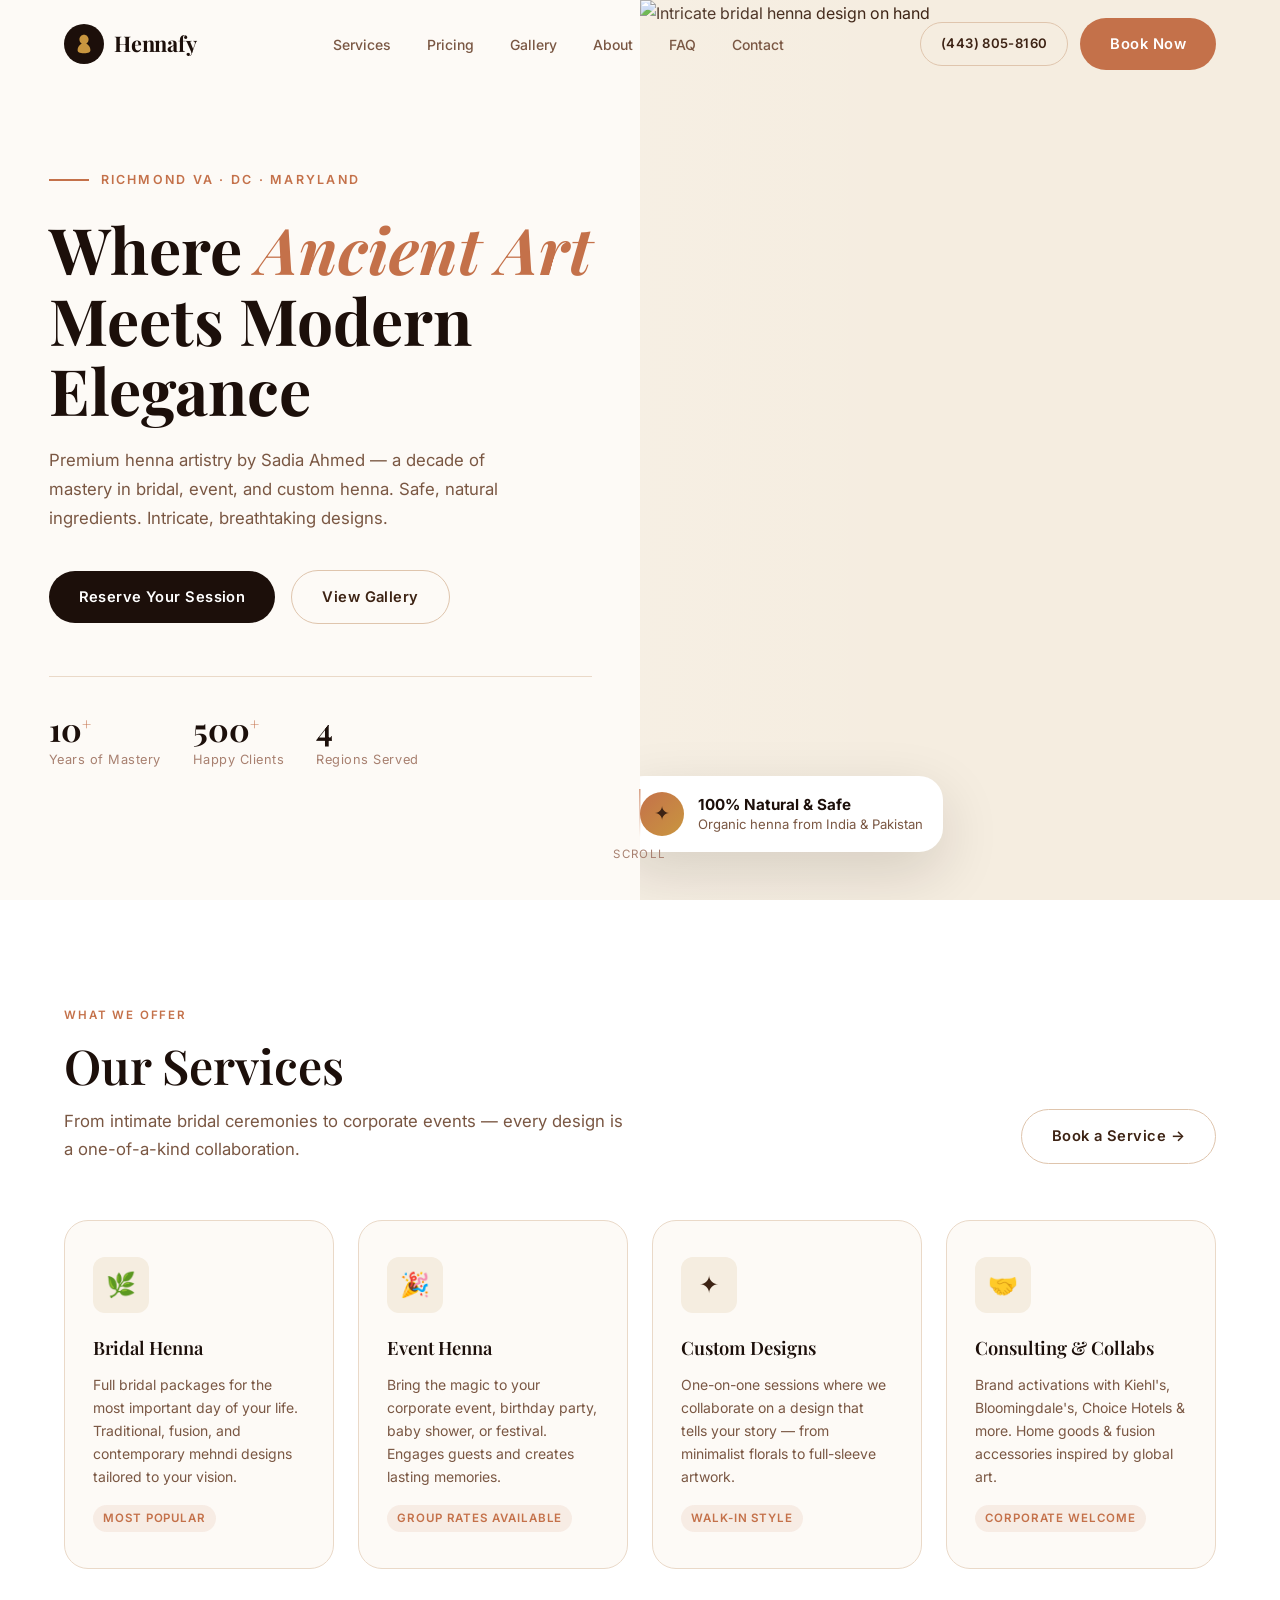
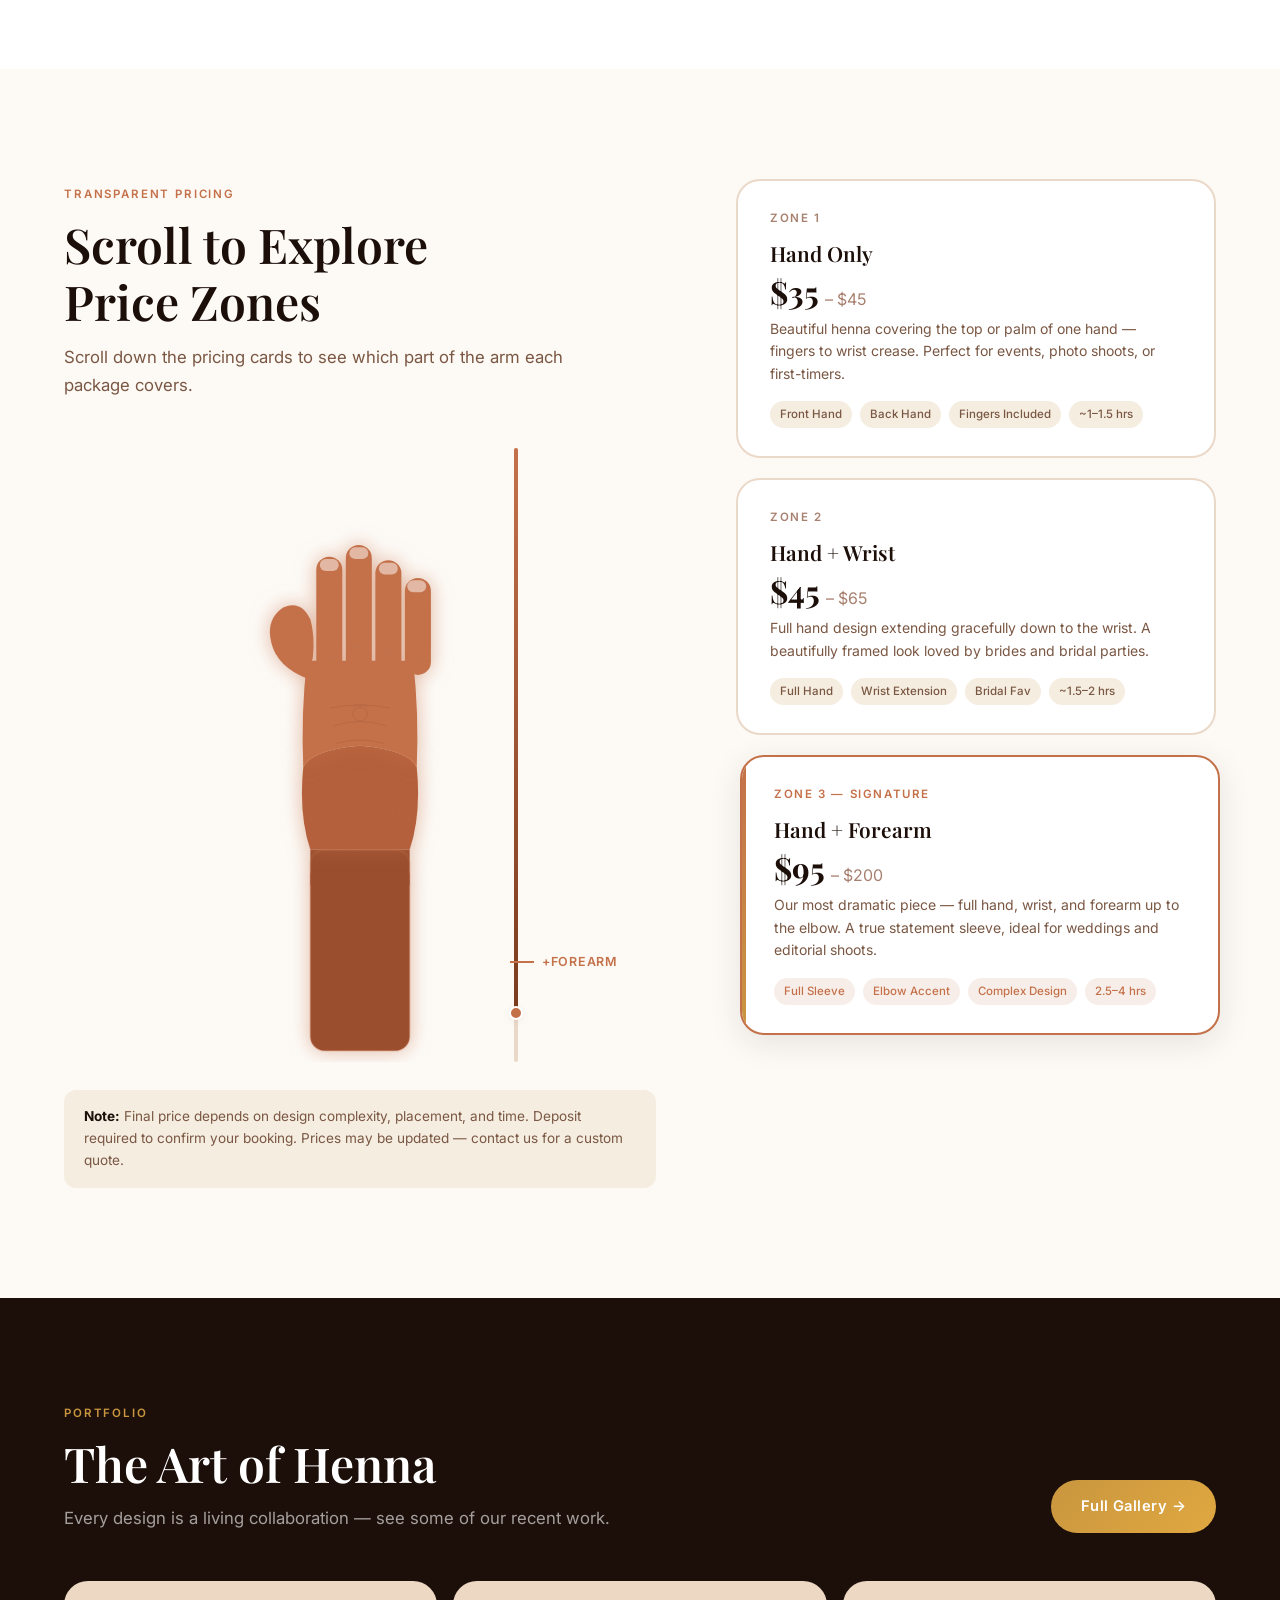
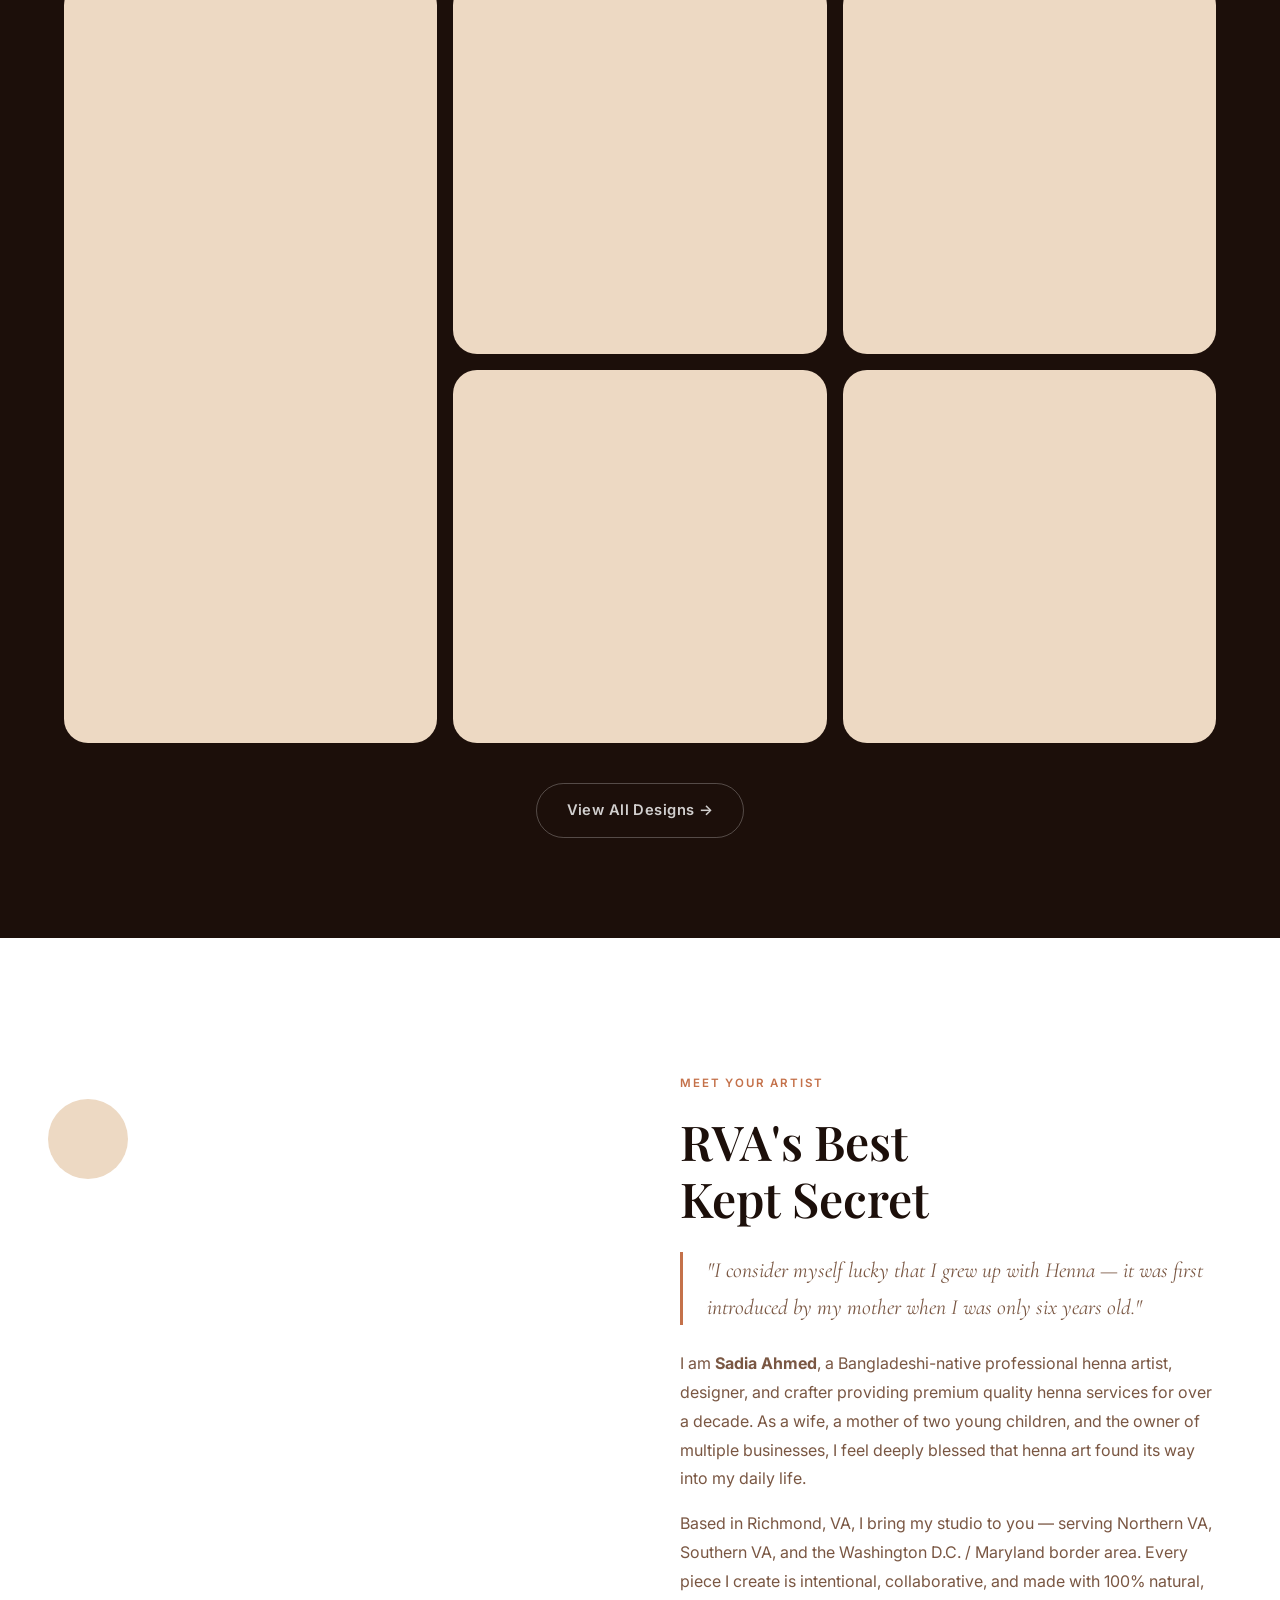
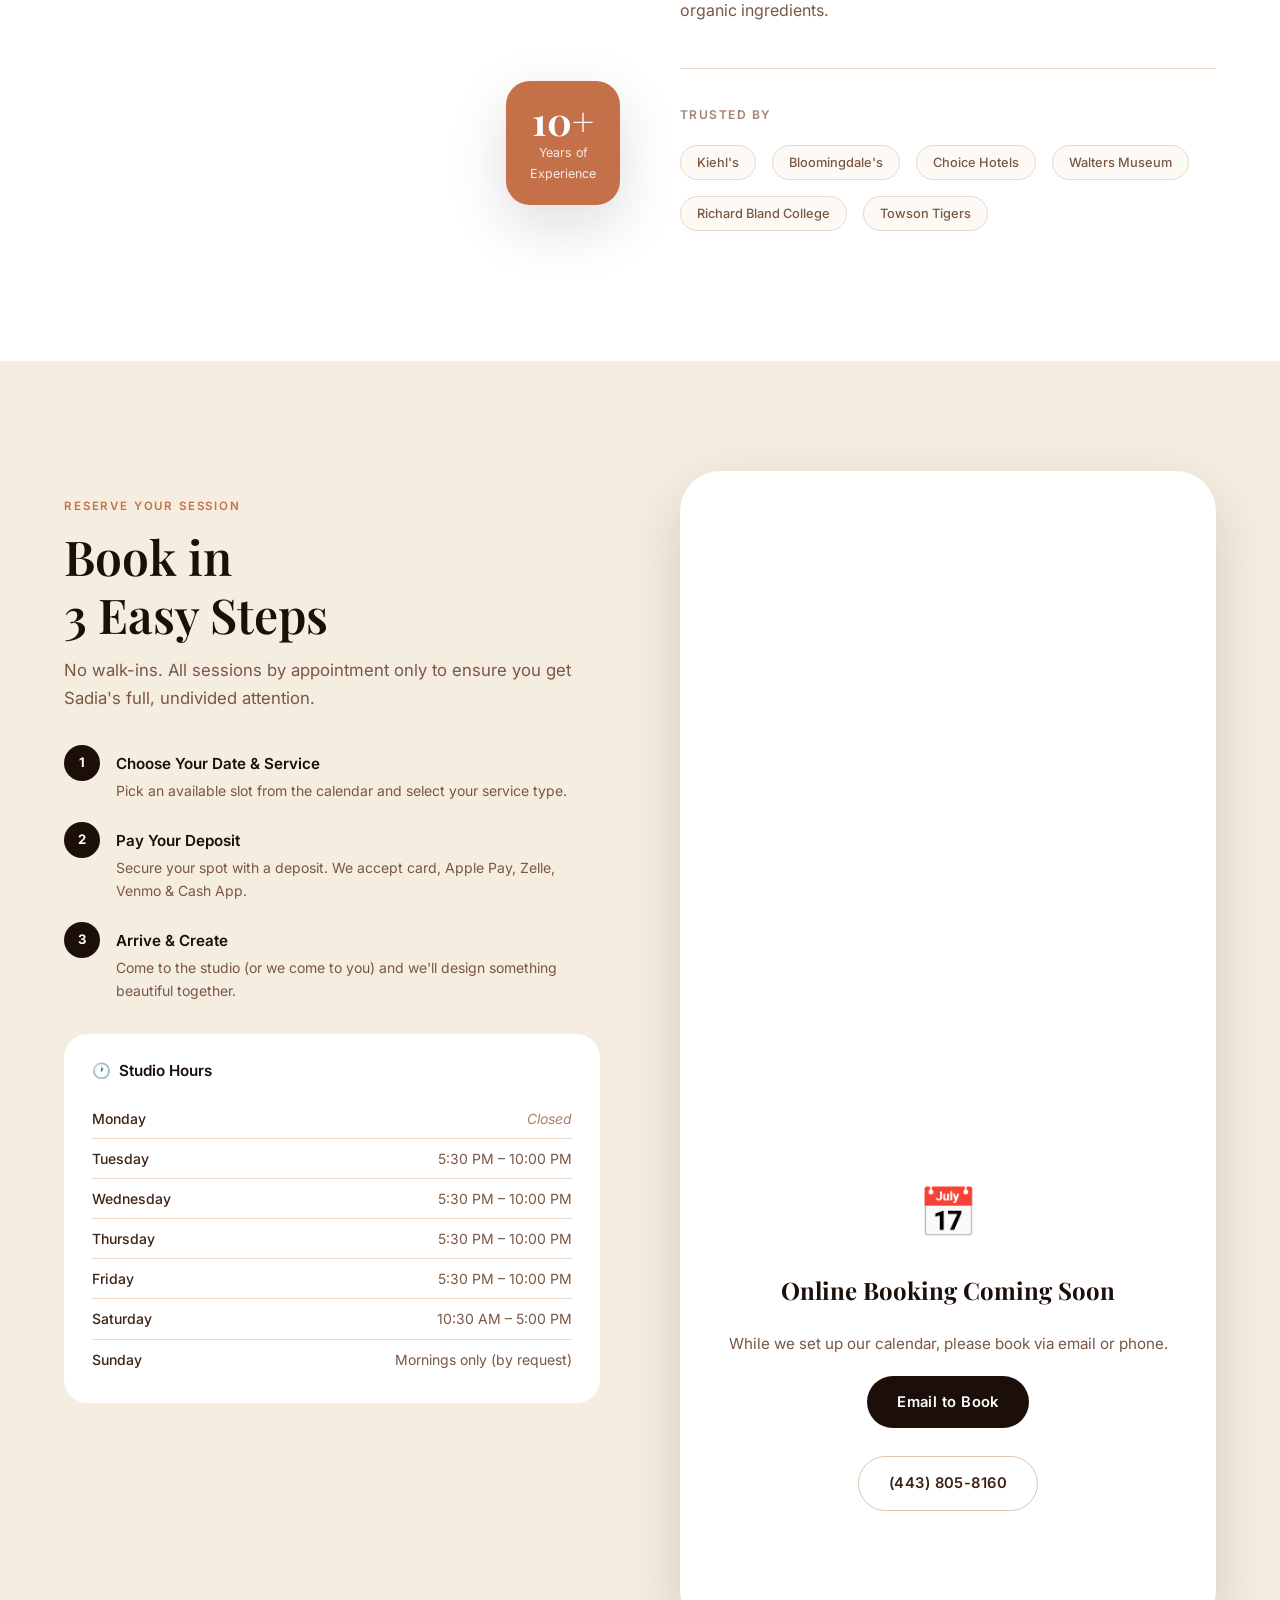
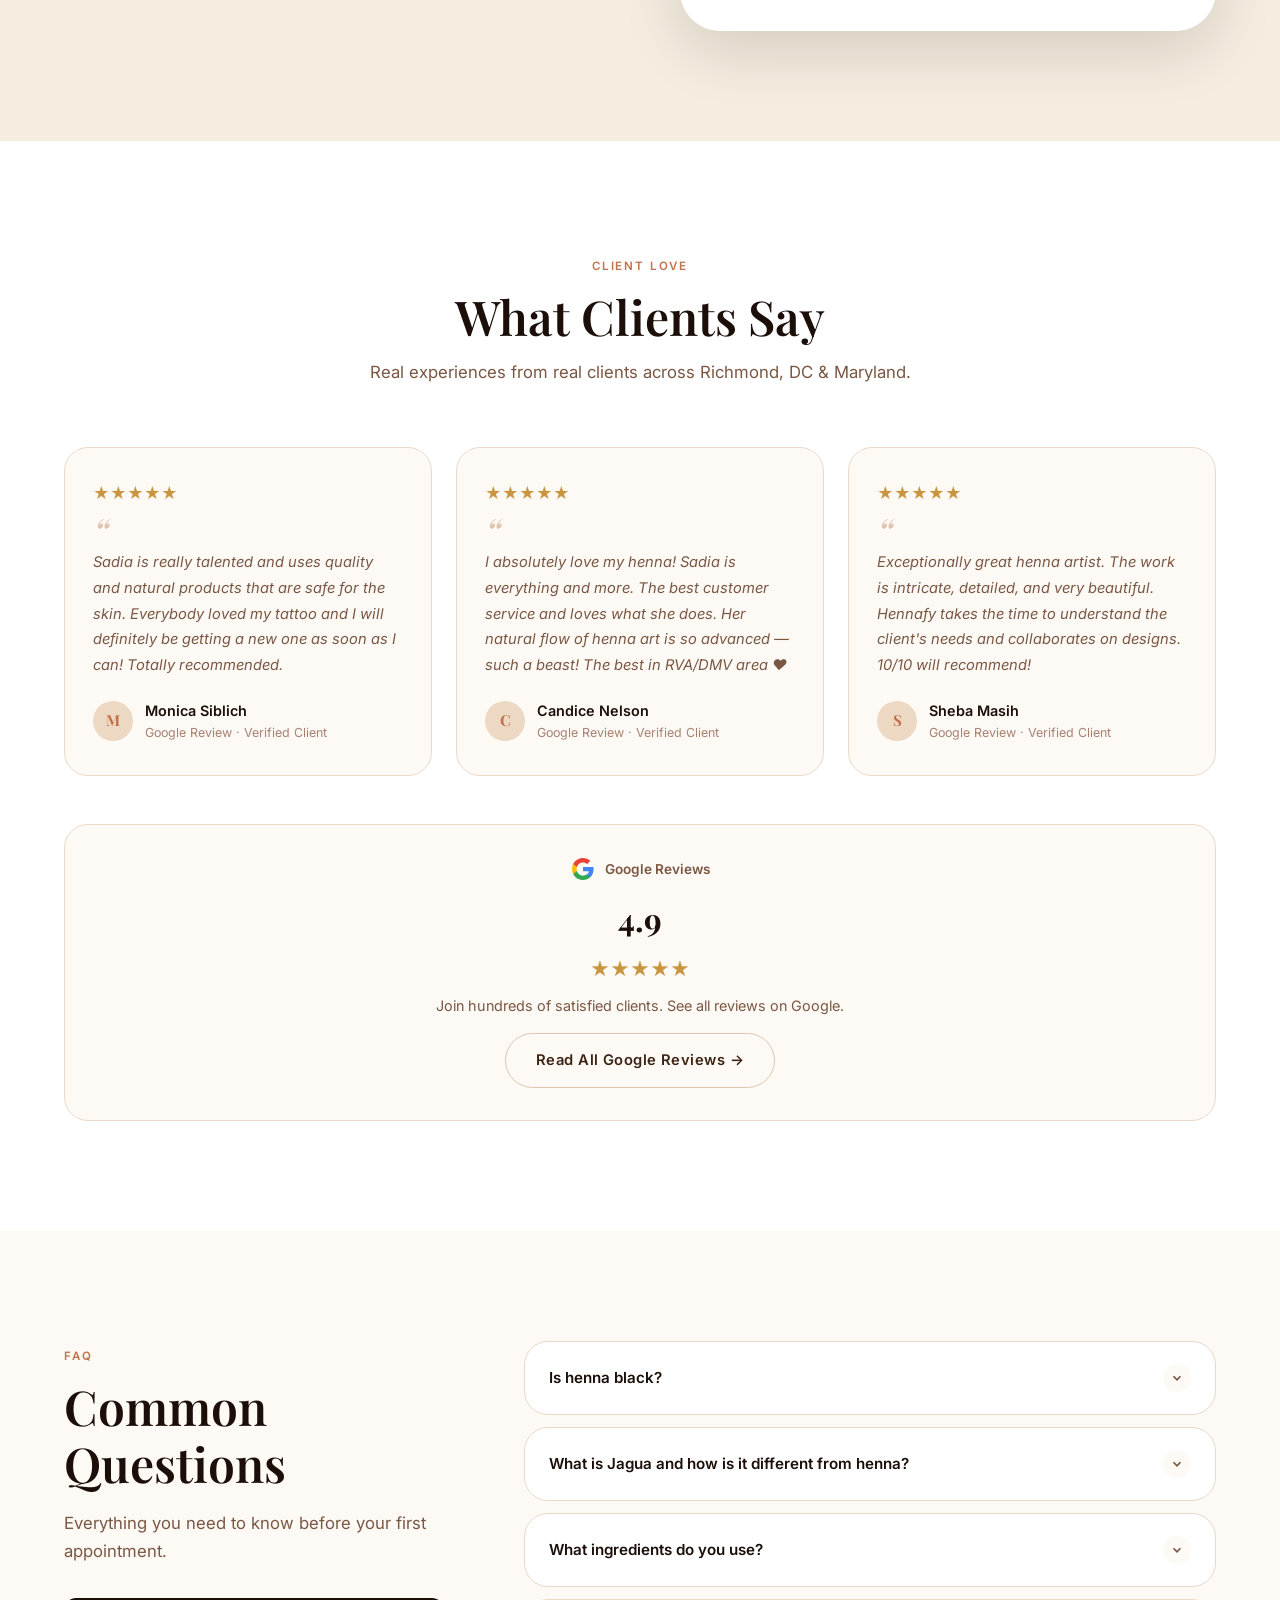
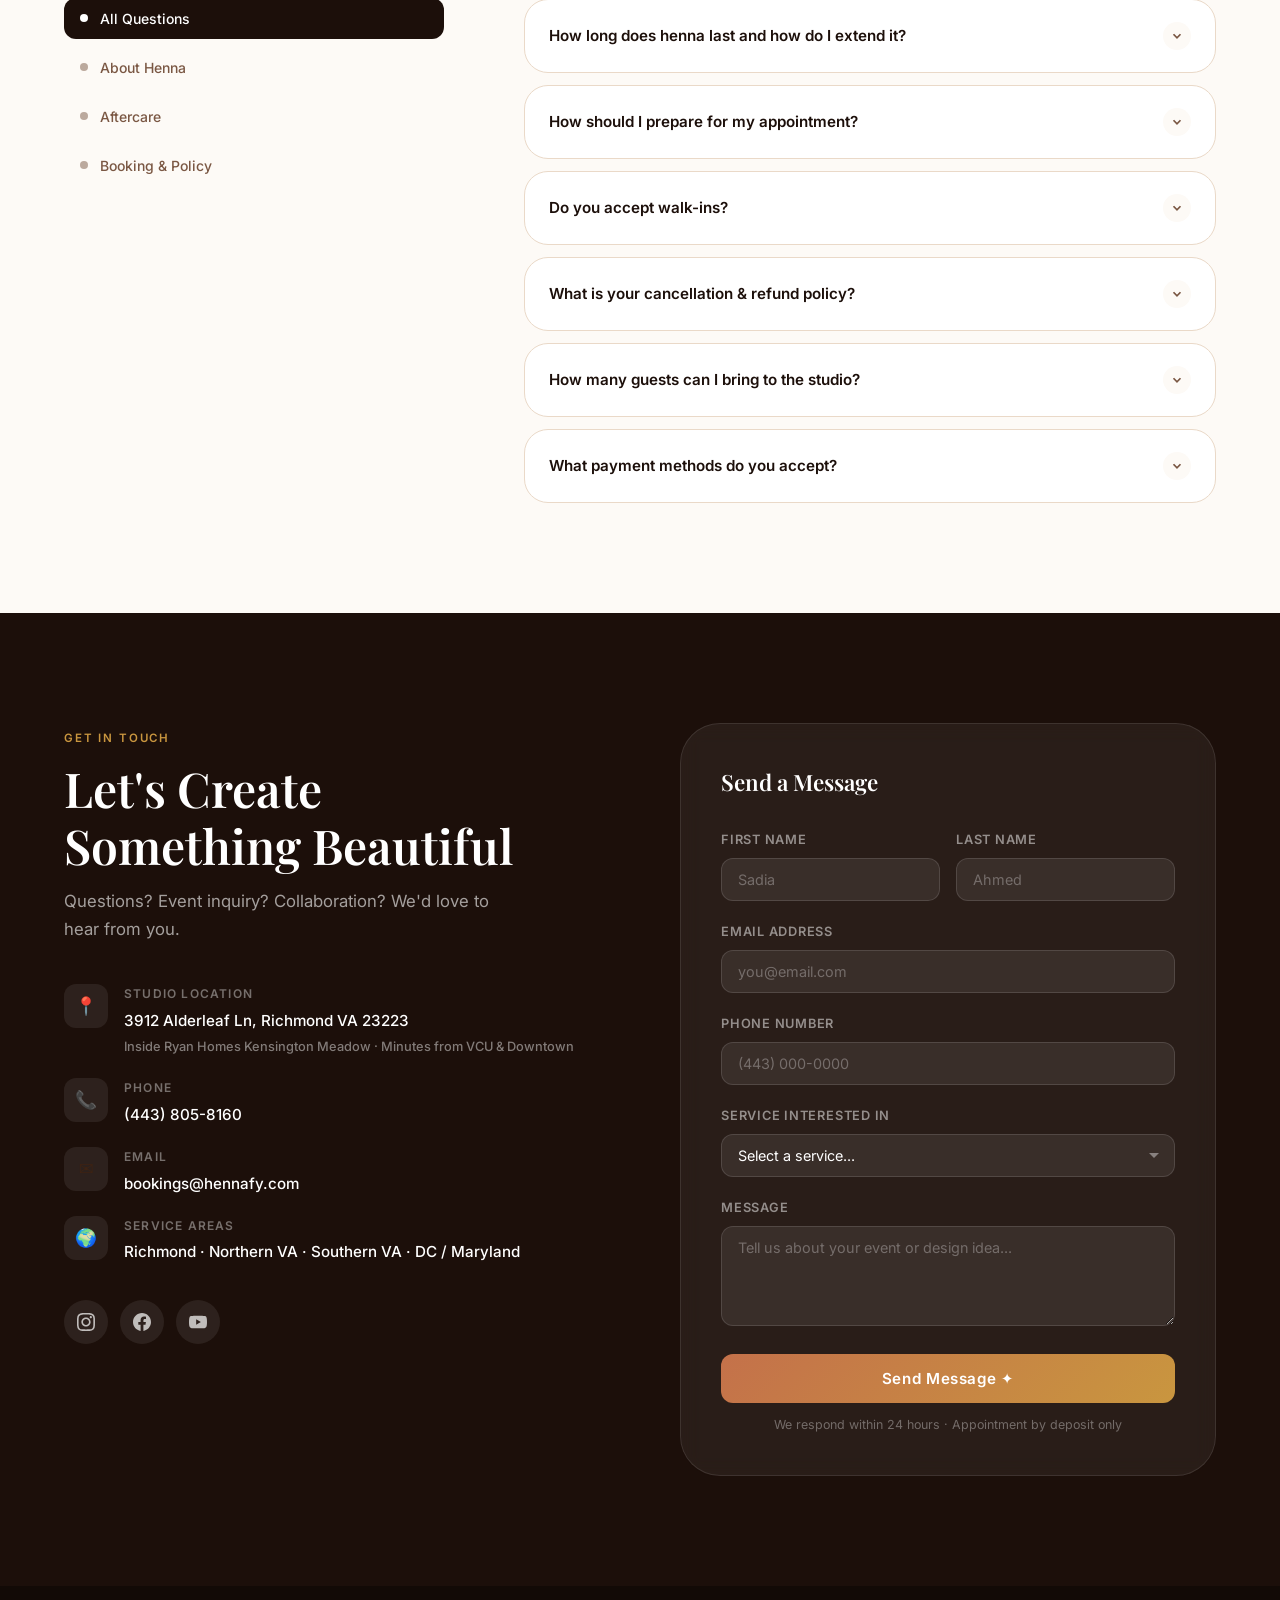
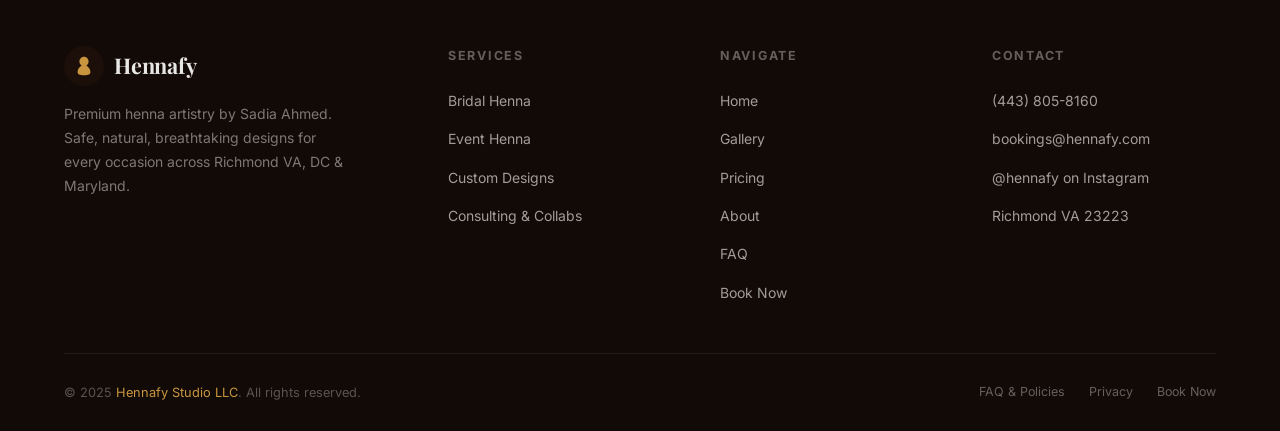
==== commit 65f15674: "Add files via upload" ====
--- a/hennafy-website/index.html
+++ b/hennafy-website/index.html
@@ -546,13 +546,13 @@
           4. Remove the booking-fallback div and uncomment the script + widget div
         -->
 
-        <!--
+       
         <div
           class="calendly-inline-widget"
-          data-url="https://calendly.com/YOUR-CALENDLY-USERNAME?hide_event_type_details=1&background_color=fdfaf6&primary_color=c4714a"
+          data-url="https://calendly.com/YOUR-CALENDLY-hennafy@gmail.com?hide_event_type_details=1&background_color=fdfaf6&primary_color=c4714a"
         ></div>
         <script type="text/javascript" src="https://assets.calendly.com/assets/external/widget.js" async></script>
-        -->
+     
 
         <!-- Fallback shown until Calendly is configured -->
         <div class="booking-fallback" id="bookingFallback">
